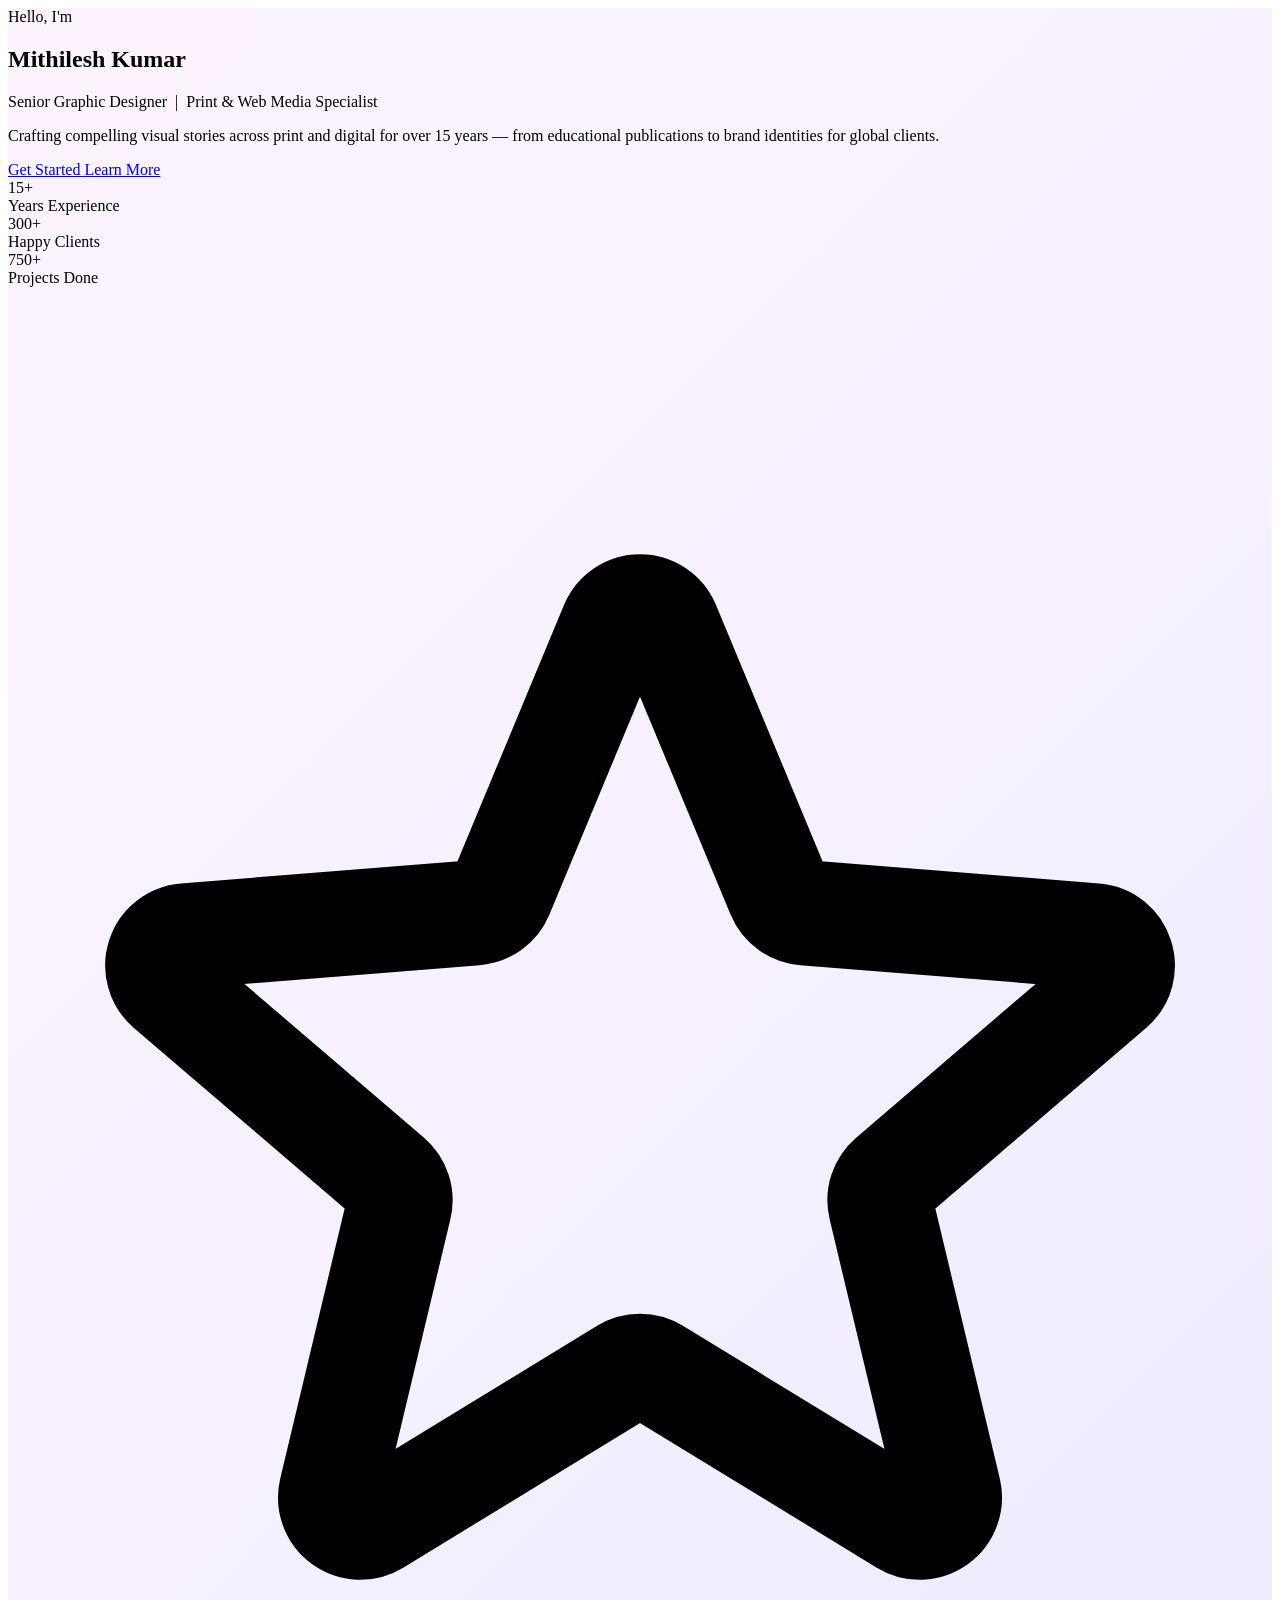
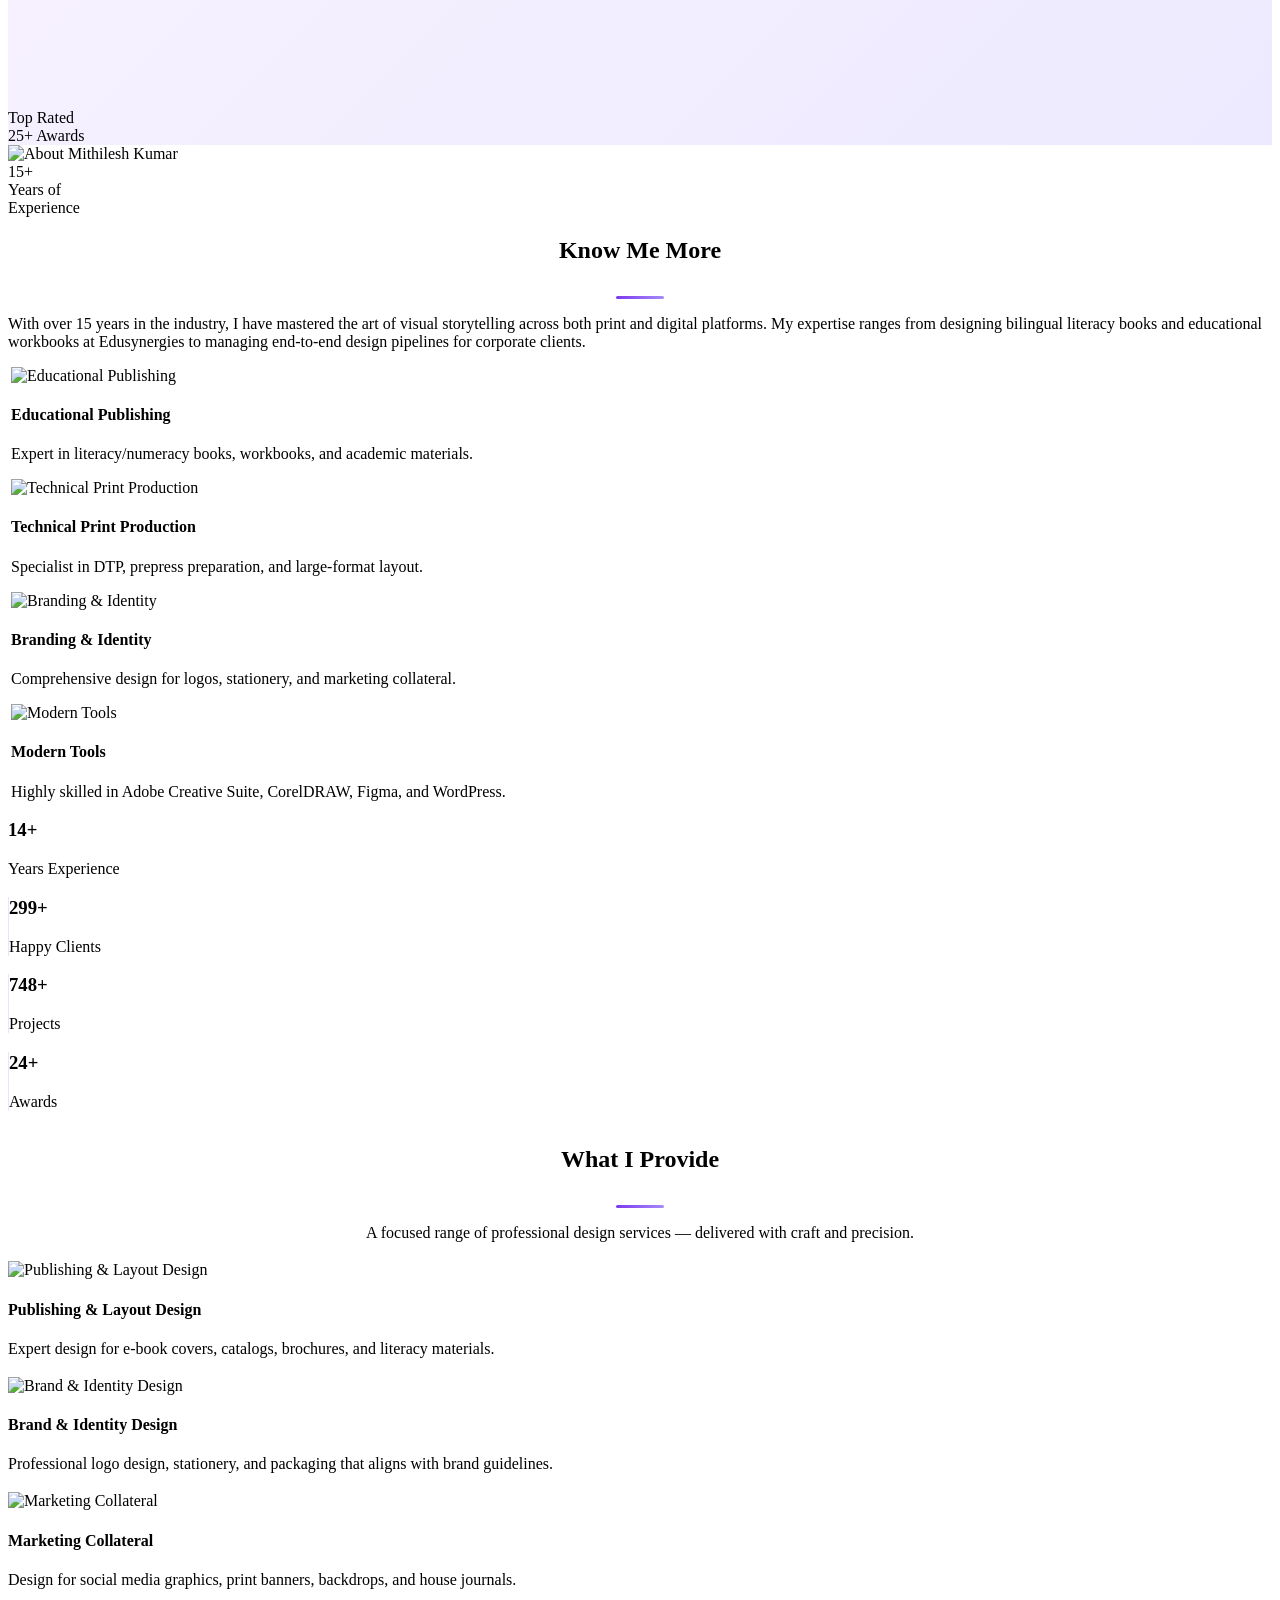
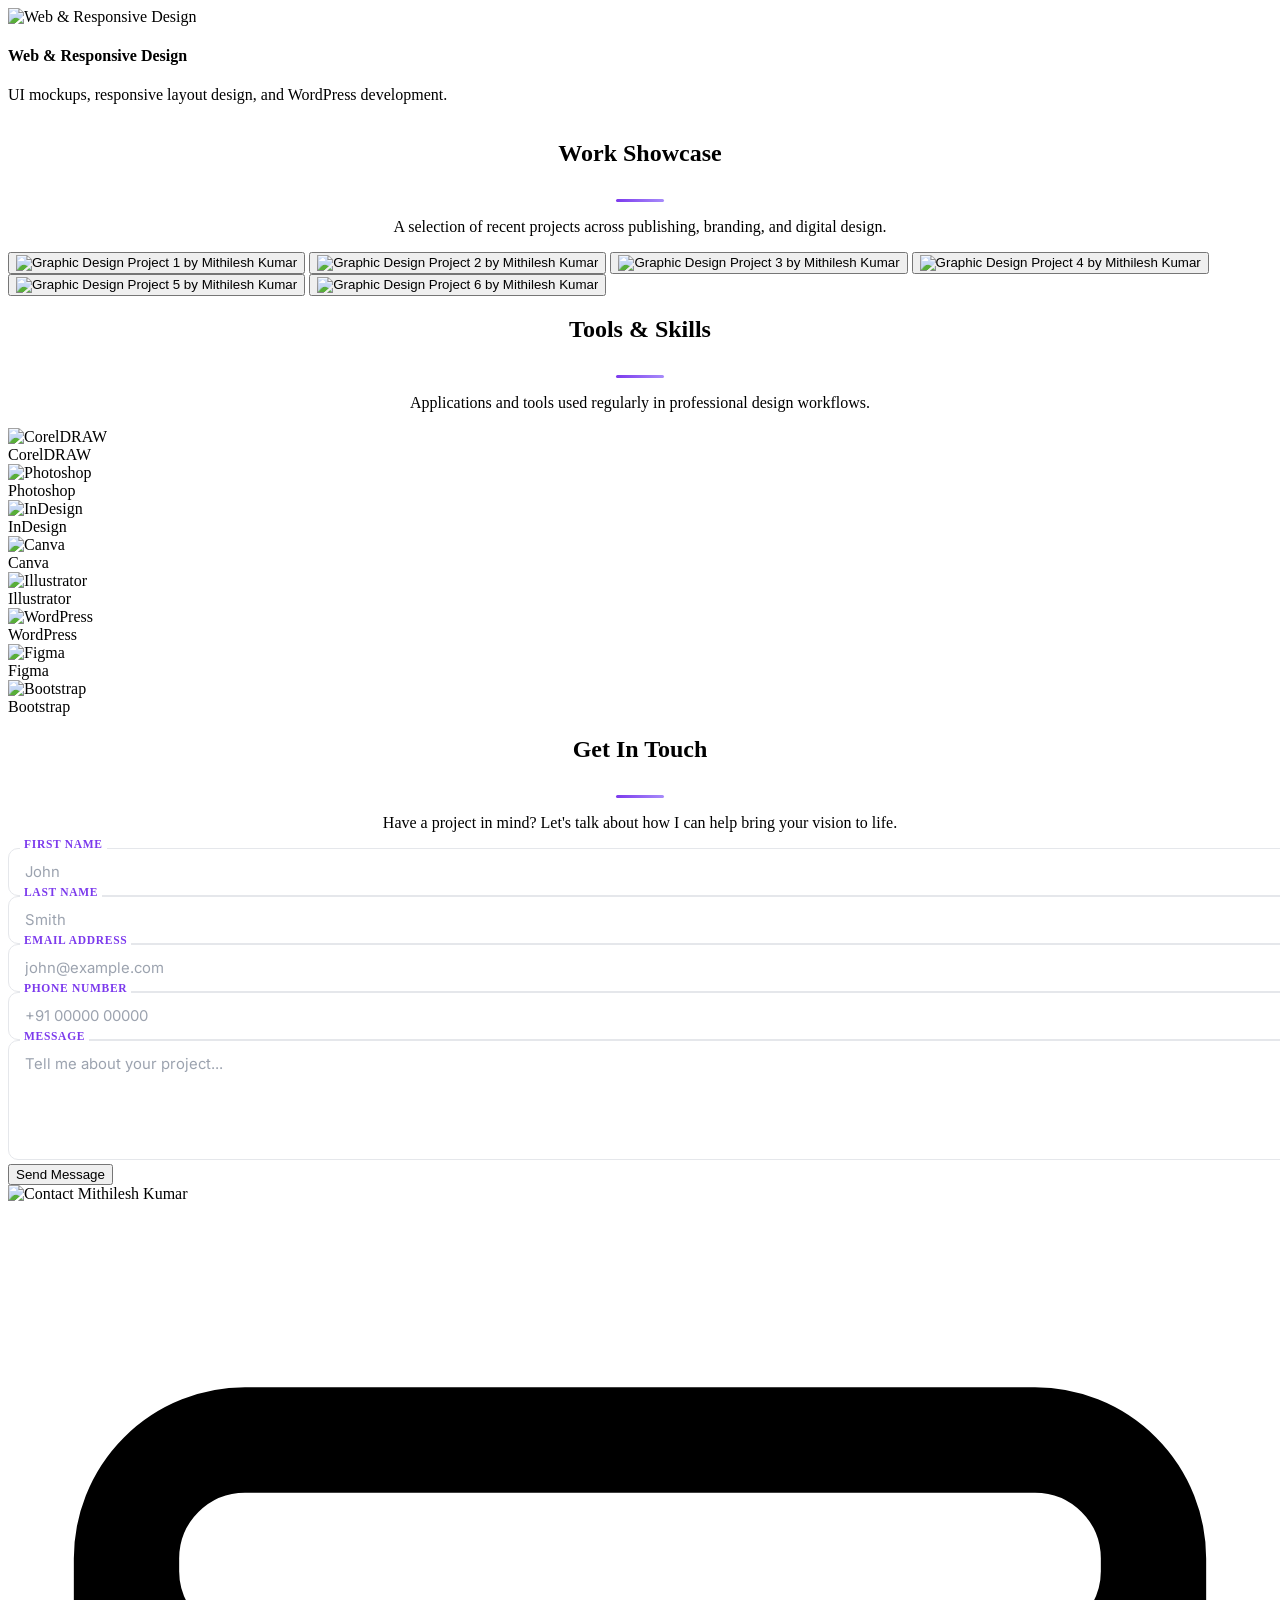
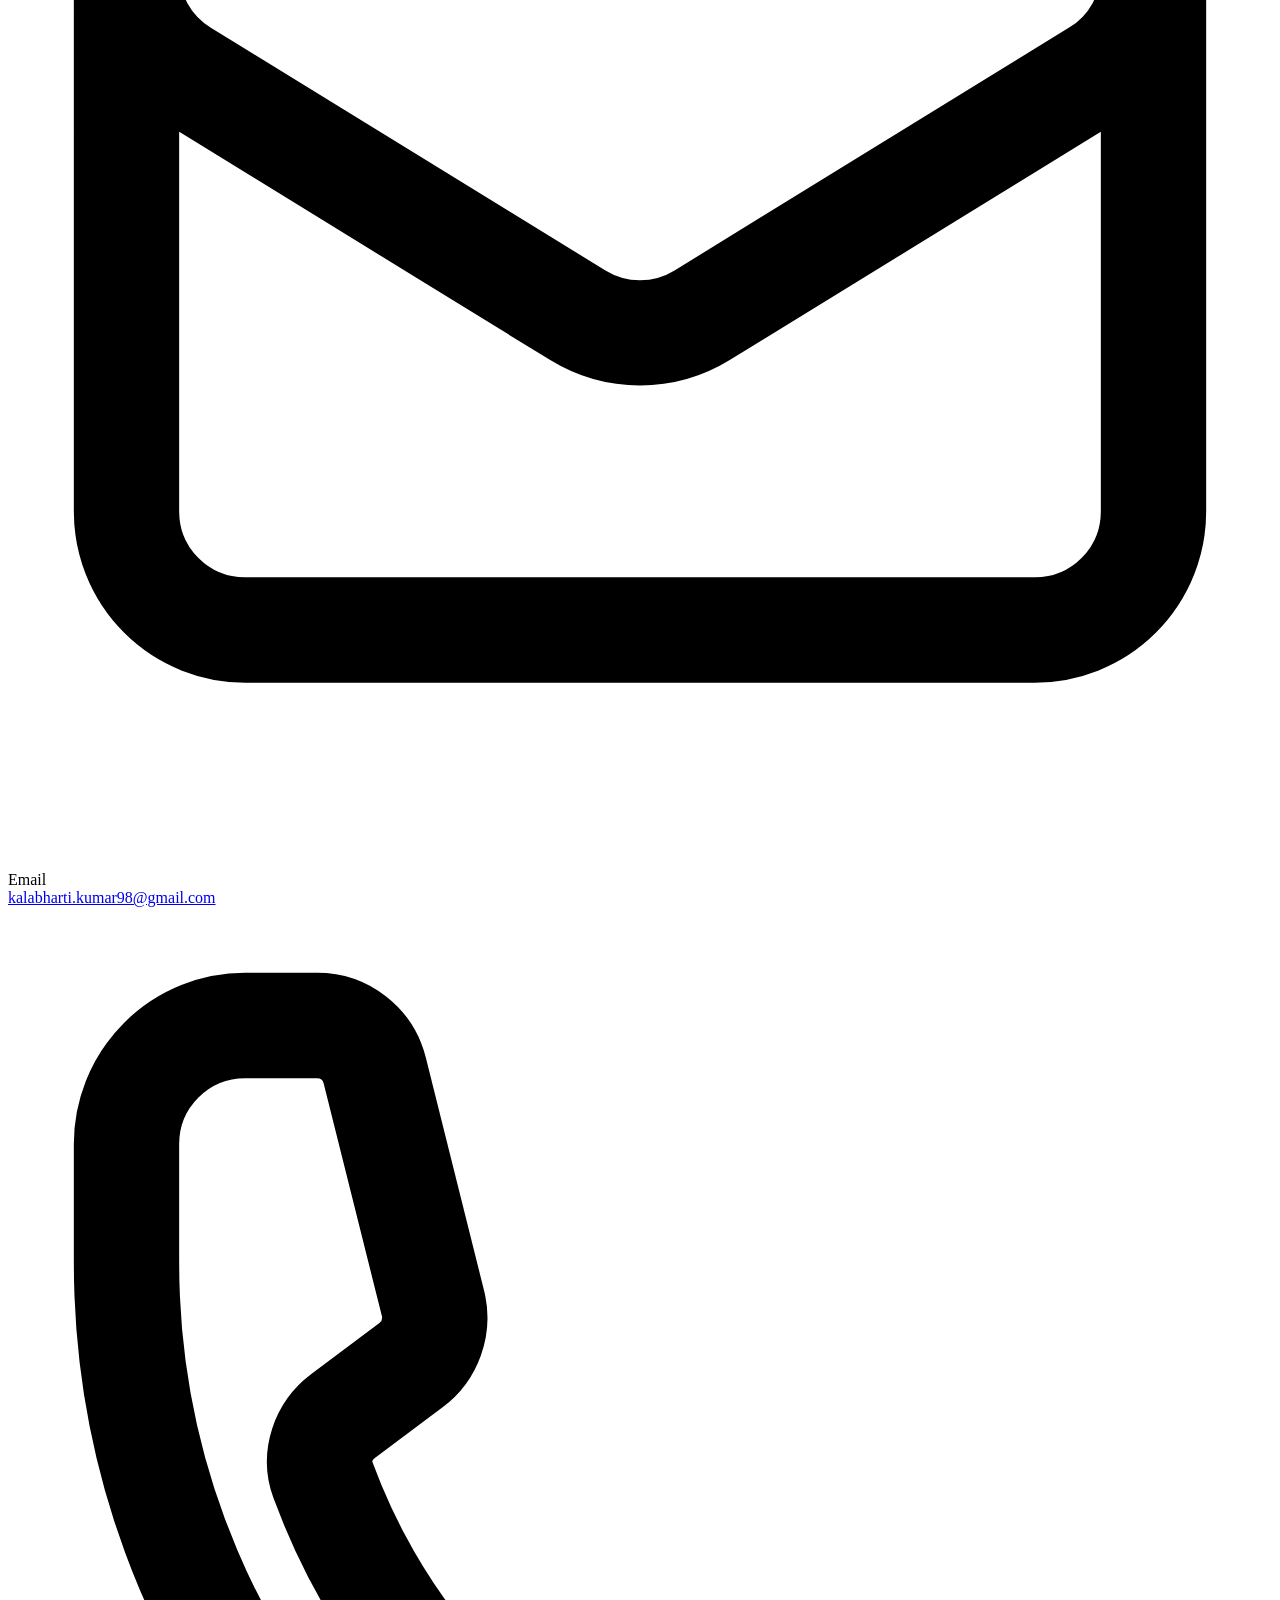
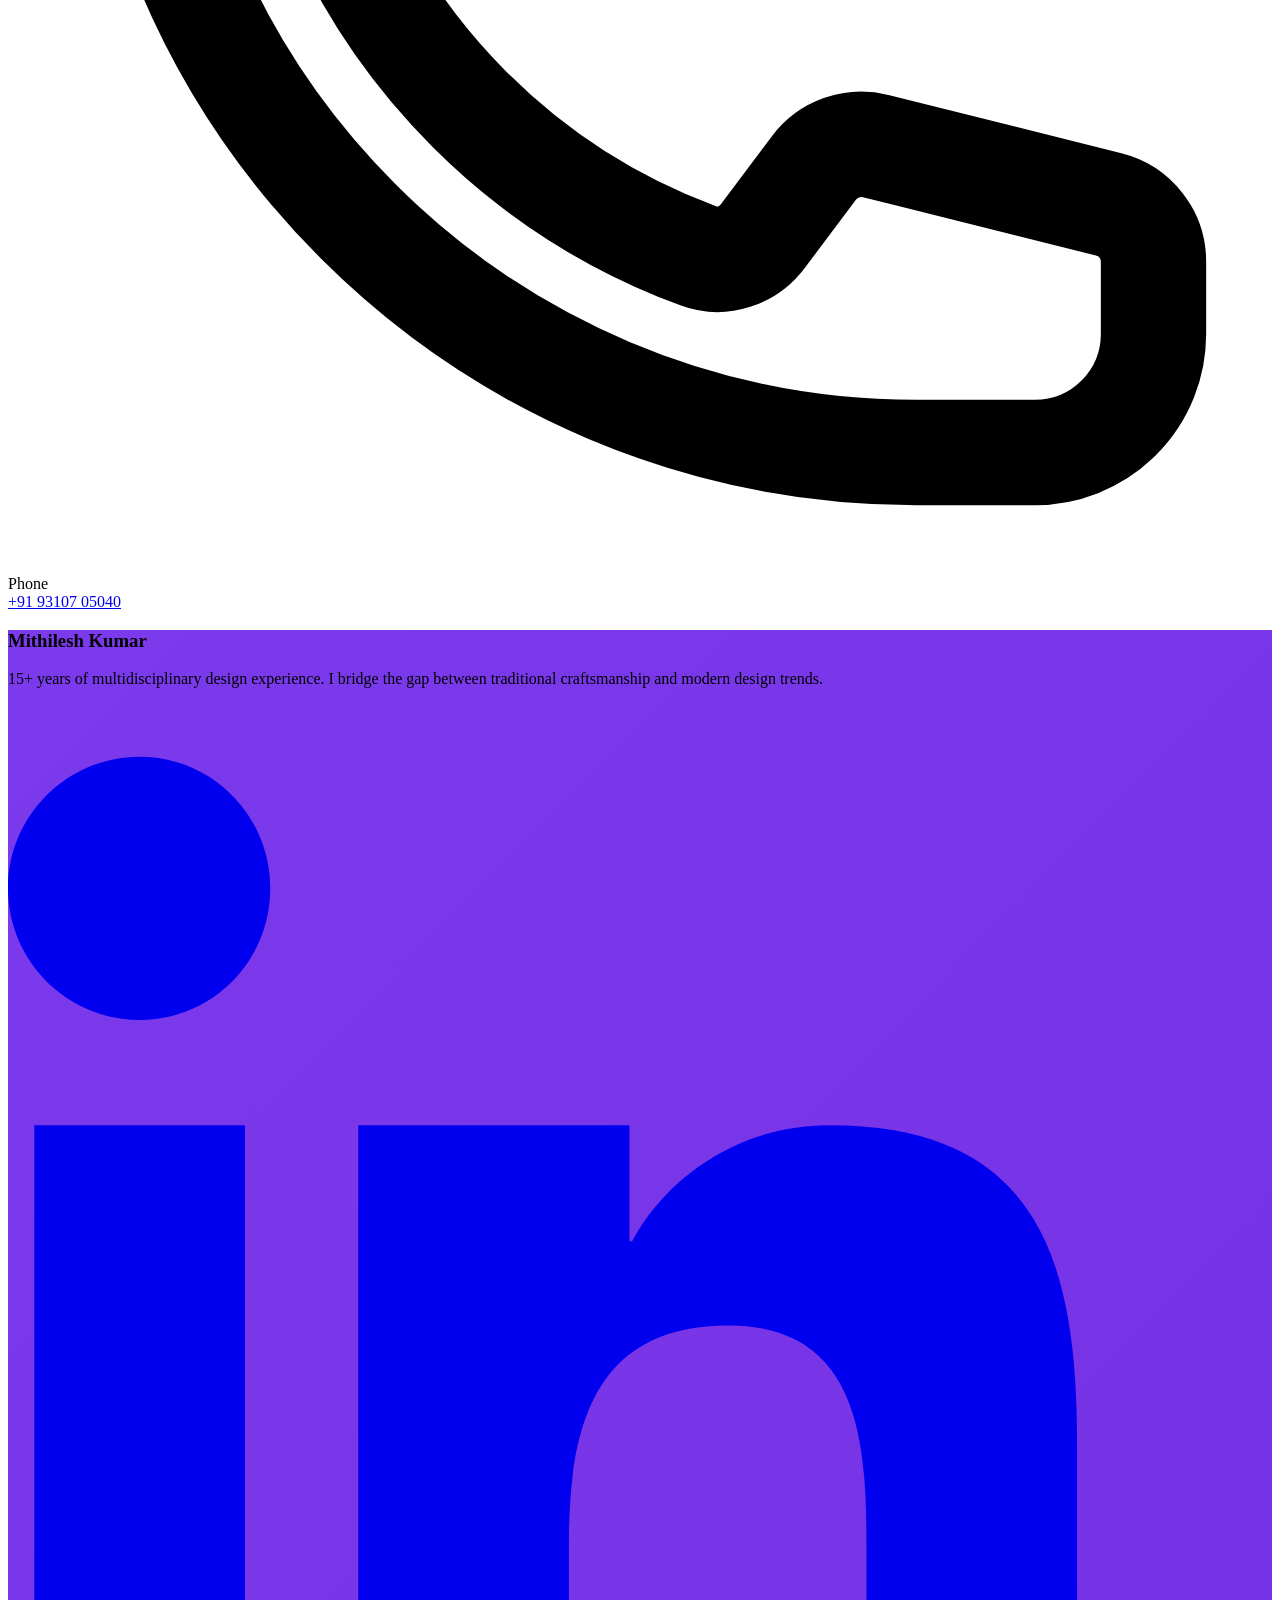
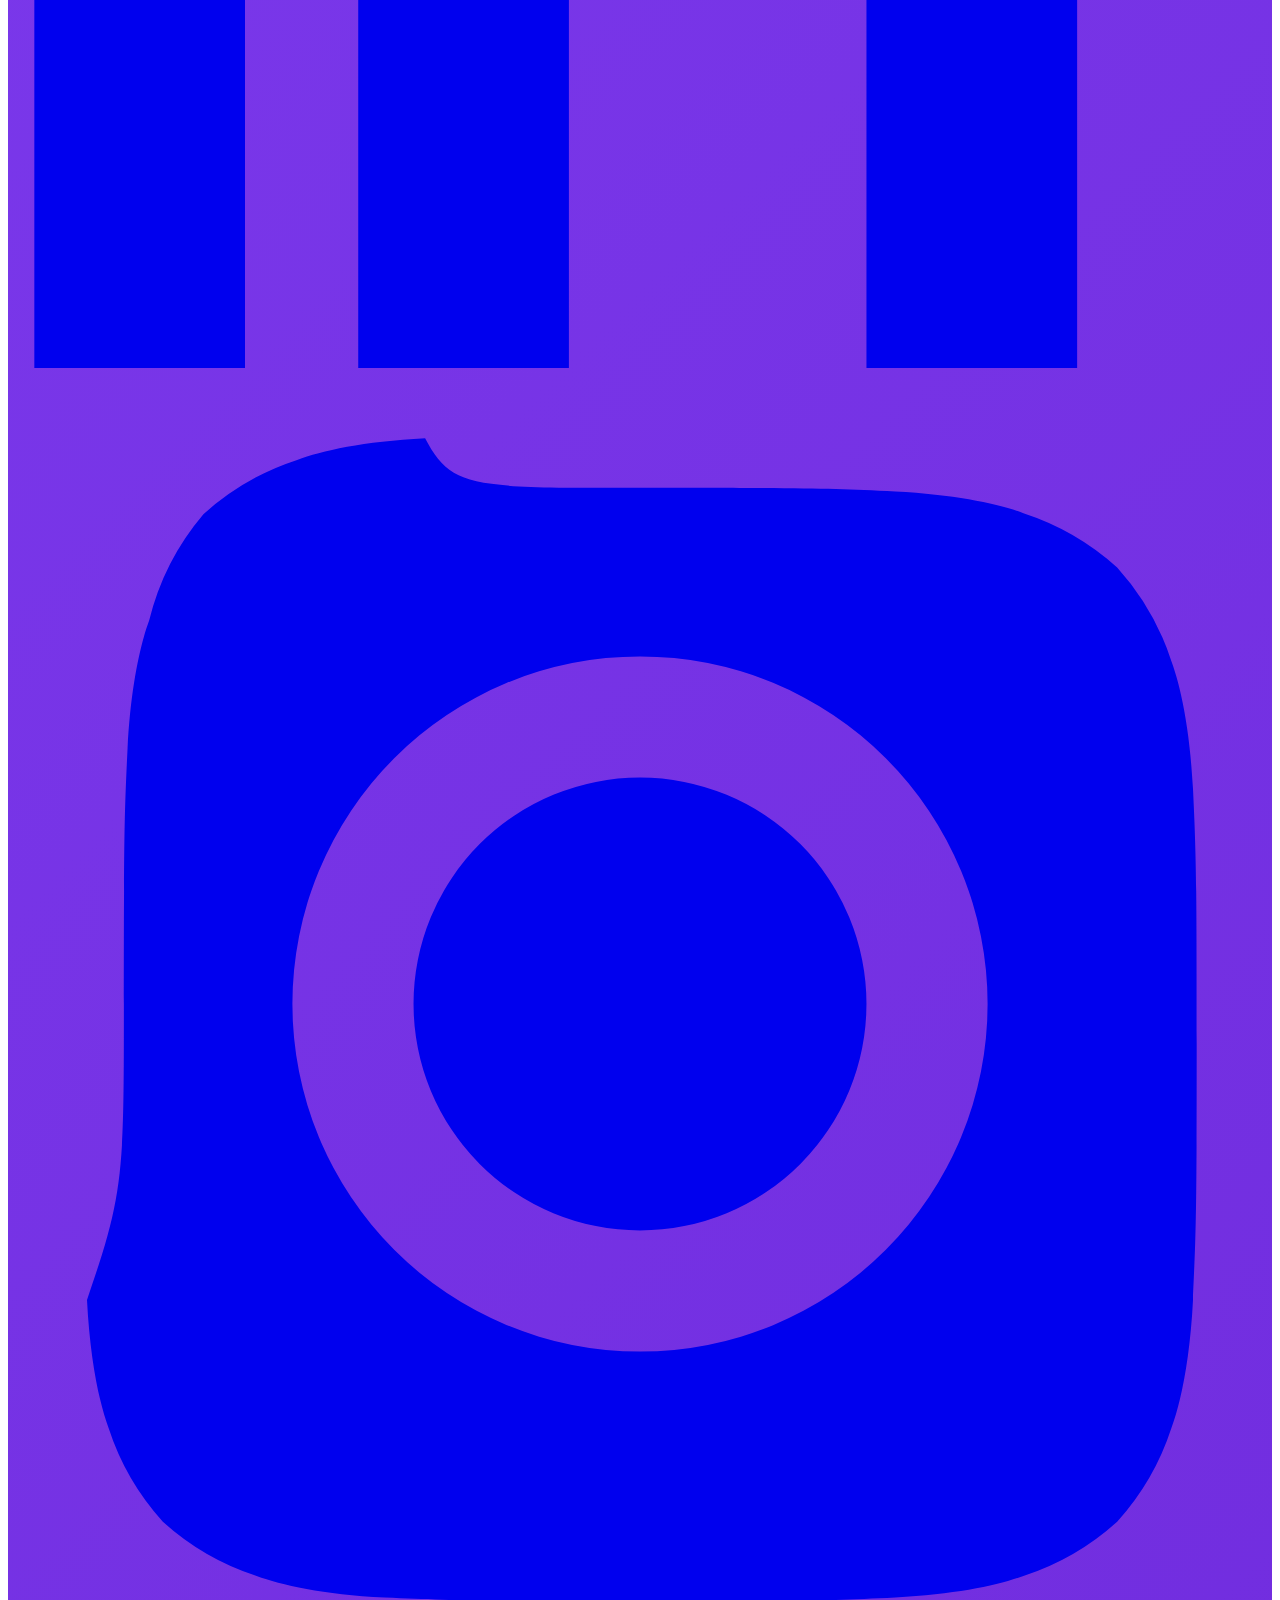
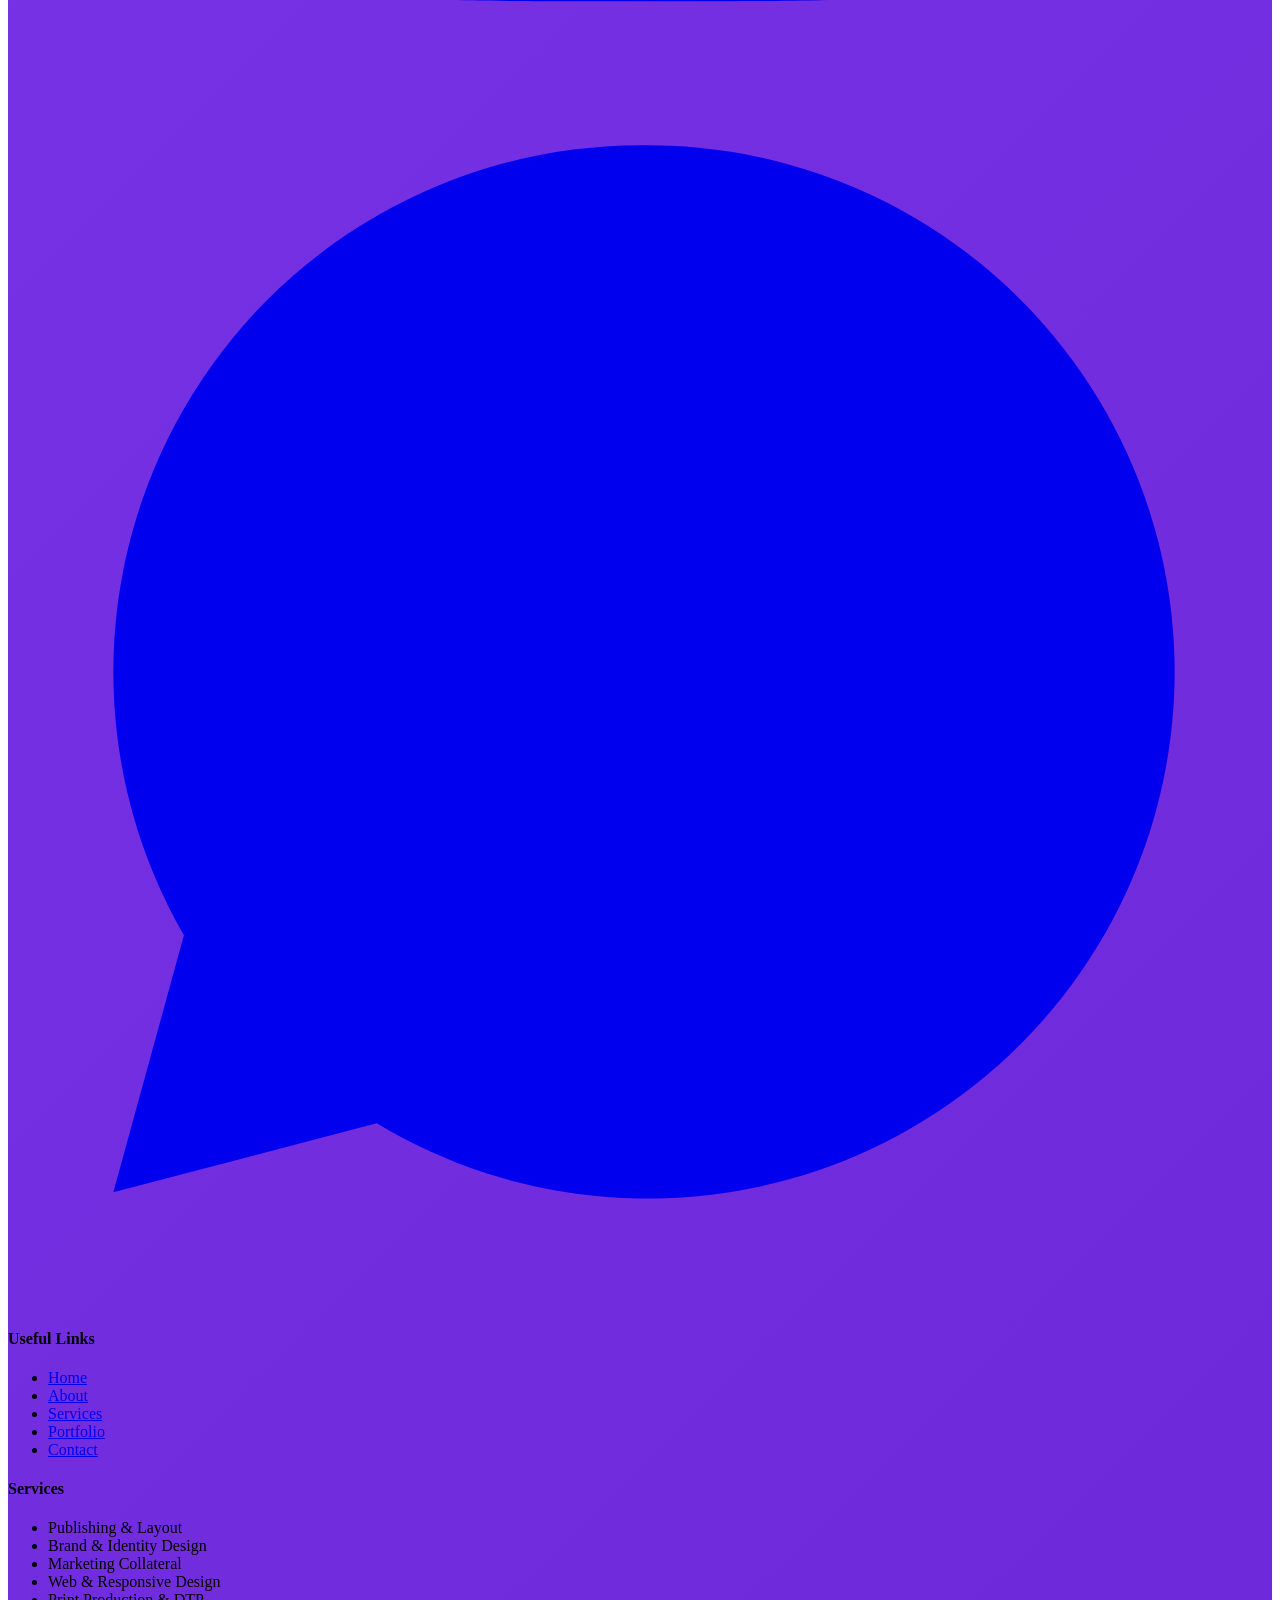
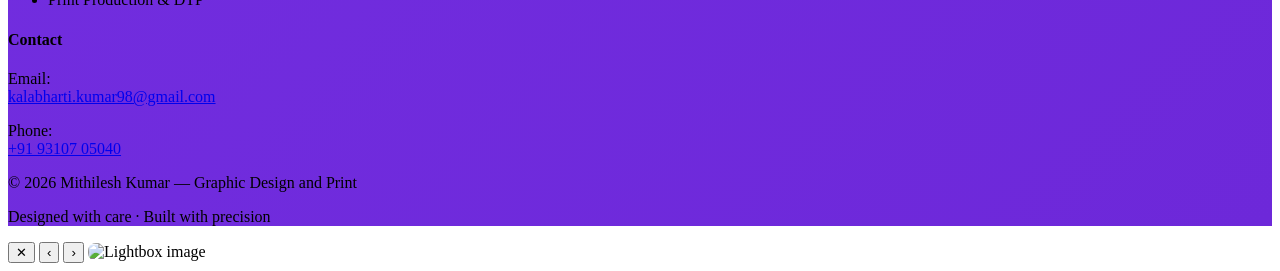
==== index_polished.html @ cb59ddea "Hamburger meny icon added to mobile nav bar and index_polished.html created with a new polished UI" ====
<!DOCTYPE html>
<html lang="en">
<head>
  <!-- BASIC META TAGS -->
  <meta charset="UTF-8" />
  <meta name="viewport" content="width=device-width, initial-scale=1.0" />

  <!-- TITLE & DESCRIPTION -->
  <title>Mithilesh Kumar | Senior Graphic Designer</title>

  <meta name="description" 
        content="Mithilesh Kumar is a senior graphic designer with 15+ years of experience in print and digital media, 
        branding, publishing, and responsive web design. Explore portfolio, services, and professional work.">

  <!-- Canonical URL -->
  <link rel="canonical" href="https://mkumarfolio.pages.dev/">

  <!-- FAVICONS -->
  <link rel="icon" href="/assets/icons/favicon.ico" />
  <link rel="icon" type="image/svg+xml" href="/assets/icons/favicon.svg" />
  <link rel="icon" type="image/png" sizes="32x32" href="/assets/icons/favicon-32x32.png" />
  <link rel="icon" type="image/png" sizes="16x16" href="/assets/icons/favicon-16x16.png" />
  <link rel="icon" type="image/png" sizes="96x96" href="/assets/icons/favicon-96x96.png" />
  <link rel="apple-touch-icon" sizes="180x180" href="/assets/icons/apple-touch-icon.png" />
  <link rel="manifest" href="/assets/icons/site.webmanifest" />
  
  <meta name="apple-mobile-web-app-capable" content="yes">
  <meta name="apple-mobile-web-app-status-bar-style" content="default">
  <meta name="apple-mobile-web-app-title" content="Mithilesh Kumar Portfolio">
  <meta name="theme-color" content="#7c3aed">

  <!-- Open Graph -->
  <meta property="og:title" content="Mithilesh Kumar | Senior Graphic Designer Portfolio">
  <meta property="og:description" content="Explore the professional portfolio of Mithilesh Kumar — 15+ years of experience in branding, publishing, and digital design.">
  <meta property="og:type" content="website">
  <meta property="og:url" content="https://mkumarfolio.pages.dev/">
  <meta property="og:image" content="https://mkumarfolio.pages.dev/assets/og/og-preview.webp">
  <meta property="og:site_name" content="Mithilesh Kumar Portfolio">

  <!-- Twitter Card -->
  <meta name="twitter:card" content="summary_large_image">
  <meta name="twitter:title" content="Mithilesh Kumar | Senior Graphic Designer Portfolio">
  <meta name="twitter:description" content="15+ years of experience in graphic design, branding, publishing, and digital media. View portfolio and services.">
  <meta name="twitter:image" content="https://mkumarfolio.pages.dev/assets/og/og-preview.webp">

  <script type="application/ld+json">
  {
    "@context": "https://schema.org",
    "@type": "Person",
    "name": "Mithilesh Kumar",
    "url": "https://mkumarfolio.pages.dev/",
    "image": "https://mkumarfolio.pages.dev/assets/images/profile.jpg",
    "jobTitle": "Senior Graphic Designer",
    "description": "Senior graphic designer with 15+ years of experience in branding, publishing, print production, and digital media design.",
    "sameAs": [
      "https://www.linkedin.com/in/kala-bharti-graphic-designing-services/",
      "https://www.instagram.com/kalabharti.kumar98/"
    ],
    "knowsAbout": ["Graphic Design","Brand Identity","Publishing Layout","Print Production","UI Design","Web Design","Adobe Photoshop","Adobe Illustrator","Figma","WordPress"],
    "hasOccupation": { "@type": "Occupation", "name": "Graphic Designer" },
    "mainEntityOfPage": { "@type": "WebPage", "@id": "https://mkumarfolio.pages.dev/" }
  }
  </script>

  <script src="https://cdn.tailwindcss.com"></script>

  <script>
    tailwind.config = {
      theme: {
        extend: {
          colors: {
            brand: '#7c3aed',
            soft:  '#fdf4ff'
          },
          fontFamily: {
            sans: ['Inter', 'system-ui', 'sans-serif']
          }
        }
      }
    }
  </script>

  <!-- Google Font: Inter -->
  <link rel="preconnect" href="https://fonts.googleapis.com">
  <link rel="preconnect" href="https://fonts.gstatic.com" crossorigin>
  <link href="https://fonts.googleapis.com/css2?family=Inter:wght@400;500;600;700;800&display=swap" rel="stylesheet">

  <style>
    html { scroll-behavior: smooth; }

    /* ── NAVBAR ANIMATION ── */
    #siteNavbar {
      transition: all 0.35s ease;
      overflow: hidden;
    }
    .navbar-hidden {
      max-height: 0;
      opacity: 0;
      padding-top: 0 !important;
      padding-bottom: 0 !important;
      box-shadow: none !important;
    }
    .navbar-visible {
      max-height: 200px;
      opacity: 1;
    }

    /* ── SCROLLSPY ── */
    .nav-link.active {
      color: #7c3aed;
      font-weight: 600;
      position: relative;
    }
    .nav-link.active::after {
      content: '';
      position: absolute;
      left: 50%;
      bottom: -6px;
      transform: translateX(-50%);
      width: 6px;
      height: 6px;
      background: #7c3aed;
      border-radius: 999px;
    }

    /* ── SCROLL REVEAL ── */
    .reveal {
      opacity: 0;
      transform: translateY(22px);
      transition: opacity 0.65s ease, transform 0.65s ease;
    }
    .reveal.active {
      opacity: 1;
      transform: translateY(0);
    }

    /* ── HAMBURGER ── */
    .hamburger-bar {
      width: 20px;
      height: 2px;
      background-color: #7c3aed;
      transition: all 0.3s ease;
      transform-origin: center;
    }
    #menuBtn:hover .hamburger-bar { background-color: #6d28d9; }
    .menu-open .hamburger-bar:nth-child(1) { transform: translateY(6px) rotate(45deg); }
    .menu-open .hamburger-bar:nth-child(2) { opacity: 0; }
    .menu-open .hamburger-bar:nth-child(3) { transform: translateY(-6px) rotate(-45deg); }

    /* ── HERO GRADIENT BG ── */
    #home {
      background: linear-gradient(135deg, #fdf4ff 0%, #f5f0ff 60%, #ede9fe 100%);
    }

    /* ── HERO FLOATING SHAPES ── */
    .hero-blob {
      position: absolute;
      border-radius: 9999px;
      filter: blur(60px);
      pointer-events: none;
      opacity: 0.35;
    }

    /* ── STATS COUNTER ── */
    .counter { transition: transform 0.3s ease; }
    .counter.animate { transform: scale(1.05); }

    /* ── PORTFOLIO HOVER TITLE ── */
    .port-overlay {
      position: absolute; inset: 0;
      background: linear-gradient(to top, rgba(124,58,237,0.82) 0%, rgba(124,58,237,0) 55%);
      opacity: 0;
      transition: opacity 0.35s ease;
      display: flex; align-items: flex-end;
      padding: 20px;
    }
    .port-btn:hover .port-overlay,
    .port-btn:focus .port-overlay { opacity: 1; }
    .port-overlay-text {
      color: white;
      font-weight: 600;
      font-size: 0.9rem;
      transform: translateY(6px);
      transition: transform 0.35s ease;
    }
    .port-btn:hover .port-overlay-text { transform: translateY(0); }

    /* ── ABOUT FEATURE CARD ── */
    .about-card {
      border-left: 3px solid transparent;
      transition: border-color 0.25s ease, box-shadow 0.25s ease;
    }
    .about-card:hover { border-left-color: #7c3aed; box-shadow: 0 4px 20px rgba(124,58,237,0.1); }

    /* ── SERVICE CARD ── */
    .svc-card {
      border-top: 3px solid transparent;
      transition: border-color 0.25s ease, box-shadow 0.25s ease, transform 0.25s ease;
    }
    .svc-card:hover {
      border-top-color: #7c3aed;
      box-shadow: 0 8px 32px rgba(124,58,237,0.12);
      transform: translateY(-3px);
    }

    /* ── TOOL ICON HOVER ── */
    .tool-icon {
      transition: transform 0.2s ease, box-shadow 0.2s ease;
    }
    .tool-icon:hover {
      transform: translateY(-4px) scale(1.06);
      box-shadow: 0 8px 24px rgba(124,58,237,0.2);
    }

    /* ── FORM INPUTS ── */
    .form-field {
      position: relative;
    }
    .form-field label {
      position: absolute;
      top: -10px; left: 12px;
      background: white;
      padding: 0 4px;
      font-size: 0.72rem;
      font-weight: 600;
      letter-spacing: 0.06em;
      text-transform: uppercase;
      color: #7c3aed;
      pointer-events: none;
    }
    .form-input {
      width: 100%;
      padding: 14px 16px;
      border: 1.5px solid #e5e7eb;
      border-radius: 10px;
      font-family: 'Inter', sans-serif;
      font-size: 0.93rem;
      color: #1f2937;
      outline: none;
      transition: border-color 0.2s ease, box-shadow 0.2s ease;
      background: white;
    }
    .form-input:focus {
      border-color: #7c3aed;
      box-shadow: 0 0 0 3px rgba(124,58,237,0.1);
    }
    .form-input::placeholder { color: #9ca3af; }

    /* ── STATS DIVIDERS ── */
    .stat-item + .stat-item {
      border-left: 1px solid rgba(124,58,237,0.15);
    }

    /* ── SECTION TITLE UNDERLINE ── */
    .section-title-wrap {
      display: flex; flex-direction: column; align-items: center;
    }
    .section-title-line {
      width: 48px; height: 3px;
      background: linear-gradient(90deg, #7c3aed, #a78bfa);
      border-radius: 999px;
      margin-top: 12px;
    }

    /* ── FOOTER ── */
    #site-footer {
      background: linear-gradient(135deg, #7c3aed 0%, #6d28d9 100%);
    }

    /* LIGHTBOX */
    #lightbox img {
      max-height: 85vh;
      max-width: 90vw;
      object-fit: contain;
      border-radius: 8px;
    }
  </style>
</head>
<body class="font-sans text-gray-800 antialiased">

  <!-- ─── STICKY NAVBAR ─── -->
  <header id="siteNavbar" class="sticky top-0 z-50 bg-white/95 backdrop-blur-md shadow-sm navbar-hidden">
    <div class="max-w-7xl mx-auto flex items-center justify-between px-6 py-4">
      <a href="#home" class="text-xl font-bold text-gray-900 hover:text-brand transition">
        Mithilesh Kumar
      </a>

      <!-- Desktop Nav -->
      <nav class="hidden md:flex gap-8 text-sm font-medium">
        <a href="#home"     class="hover:text-brand nav-link transition relative pb-1" data-section="home">Home</a>
        <a href="#about"    class="hover:text-brand nav-link transition relative pb-1" data-section="about">About</a>
        <a href="#services" class="hover:text-brand nav-link transition relative pb-1" data-section="services">Services</a>
        <a href="#work"     class="hover:text-brand nav-link transition relative pb-1" data-section="work">Portfolio</a>
        <a href="#contact"  class="hover:text-brand nav-link transition relative pb-1" data-section="contact">Contact</a>
      </nav>

      <!-- Desktop CTA -->
      <a href="#contact"
         class="hidden md:inline-flex items-center gap-2 bg-brand text-white text-sm font-semibold
                px-5 py-2.5 rounded-lg hover:bg-purple-700 transition shadow-sm hover:shadow-md">
        Hire Me
      </a>

      <!-- Mobile Hamburger -->
      <button id="menuBtn"
        class="md:hidden w-10 h-10 flex flex-col items-center justify-center gap-1.5
               rounded-lg bg-brand/10">
        <span class="hamburger-bar"></span>
        <span class="hamburger-bar"></span>
        <span class="hamburger-bar"></span>
      </button>
    </div>

    <!-- Mobile Menu Panel -->
    <div id="mobileMenu"
         class="fixed top-0 right-0 h-full w-3/4 max-w-xs bg-soft shadow-2xl
                translate-x-full transition-transform duration-300 md:hidden z-50">
      <div class="flex items-center justify-between px-6 py-4 bg-white border-b border-gray-100">
        <span class="font-bold text-gray-900">Menu</span>
        <button id="closeMenu"
          class="w-10 h-10 flex items-center justify-center rounded-lg bg-brand/10 text-brand font-bold">
          ✕
        </button>
      </div>
      <nav class="px-6 py-10 space-y-6 text-base font-medium">
        <a href="#home"     class="block text-gray-700 hover:text-brand transition">Home</a>
        <a href="#about"    class="block text-gray-700 hover:text-brand transition">About</a>
        <a href="#services" class="block text-gray-700 hover:text-brand transition">Services</a>
        <a href="#work"     class="block text-gray-700 hover:text-brand transition">Portfolio</a>
        <a href="#contact"  class="block text-gray-700 hover:text-brand transition">Contact</a>
        <a href="#contact"
           class="block mt-6 bg-brand text-white text-center px-5 py-3 rounded-lg font-semibold">
          Hire Me
        </a>
      </nav>
    </div>

    <!-- Mobile Backdrop -->
    <div id="menuBackdrop"
         class="fixed inset-0 bg-black/40 hidden md:hidden z-40"></div>
  </header>


  <!-- ─── HERO ─── -->
  <section id="home" class="relative overflow-hidden">

    <!-- Decorative blobs -->
    <div class="hero-blob w-96 h-96 bg-purple-300 -top-32 -right-20 absolute"></div>
    <div class="hero-blob w-64 h-64 bg-violet-200 bottom-0 left-10 absolute"></div>

    <div class="max-w-7xl mx-auto grid lg:grid-cols-2 gap-12 px-6 py-24 items-center relative z-10">

      <!-- Left: Text -->
      <div>
        <div class="inline-flex items-center gap-2 bg-brand/10 text-brand px-4 py-1.5 rounded-full
                    text-xs font-semibold tracking-widest uppercase mb-6 reveal">
          <span class="w-2 h-2 bg-brand rounded-full animate-pulse"></span>
          Hello, I'm
        </div>

        <h1 class="text-4xl lg:text-5xl xl:text-6xl font-extrabold text-gray-900 leading-tight reveal">
          Mithilesh Kumar
        </h1>

        <p class="mt-4 text-base text-brand font-semibold tracking-wide reveal">
          Senior Graphic Designer &nbsp;|&nbsp; Print &amp; Web Media Specialist
        </p>

        <p class="mt-5 text-gray-500 max-w-md leading-relaxed reveal">
          Crafting compelling visual stories across print and digital for over 15 years —
          from educational publications to brand identities for global clients.
        </p>

        <div class="mt-8 flex flex-wrap gap-4 reveal">
          <a href="#contact"
             class="bg-brand text-white px-7 py-3 rounded-lg font-semibold
                    hover:bg-purple-700 hover:-translate-y-0.5 transition duration-200 shadow-md hover:shadow-lg">
            Get Started
          </a>
          <a href="#about"
             class="border-2 border-brand text-brand px-7 py-3 rounded-lg font-semibold
                    hover:bg-brand hover:text-white transition duration-200">
            Learn More
          </a>
        </div>

        <!-- Mini stats in hero -->
        <div class="mt-12 flex gap-8 reveal">
          <div>
            <div class="text-2xl font-extrabold text-gray-900">15+</div>
            <div class="text-xs text-gray-500 mt-0.5">Years Experience</div>
          </div>
          <div class="border-l border-gray-200 pl-8">
            <div class="text-2xl font-extrabold text-gray-900">300+</div>
            <div class="text-xs text-gray-500 mt-0.5">Happy Clients</div>
          </div>
          <div class="border-l border-gray-200 pl-8">
            <div class="text-2xl font-extrabold text-gray-900">750+</div>
            <div class="text-xs text-gray-500 mt-0.5">Projects Done</div>
          </div>
        </div>
      </div>

      <!-- Right: Video / Image placeholder -->
      <div class="relative reveal">
        <div class="aspect-square bg-white rounded-3xl overflow-hidden relative
                    shadow-2xl shadow-purple-200/60 border border-purple-100">
          <video
            class="w-full h-full object-cover"
            autoplay muted loop playsinline preload="metadata"
            aria-label="Mithilesh Kumar graphic design showreel"
          >
            <source src="assets/images/hero/showreel.webm" type="video/webm">
            <source src="assets/images/hero/showreel.mp4"  type="video/mp4">
          </video>
          <!-- Fallback if video is empty 
          <div class="absolute inset-0 flex items-center justify-center bg-gradient-to-br from-purple-50 to-violet-100">
            <div class="text-center text-brand/50">
              <svg class="w-16 h-16 mx-auto mb-3" fill="none" stroke="currentColor" stroke-width="1.5" viewBox="0 0 24 24">
                <path stroke-linecap="round" stroke-linejoin="round" d="M15.75 10.5l4.72-4.72a.75.75 0 011.28.53v11.38a.75.75 0 01-1.28.53l-4.72-4.72M4.5 18.75h9a2.25 2.25 0 002.25-2.25v-9a2.25 2.25 0 00-2.25-2.25h-9A2.25 2.25 0 002.25 7.5v9A2.25 2.25 0 004.5 18.75z"/>
              </svg>
              <p class="text-sm font-medium">Showreel Placeholder</p>
            </div>
          </div> -->
        </div>

        <!-- Floating badge -->
        <div class="absolute -bottom-5 -left-5 bg-white rounded-2xl px-5 py-3 shadow-lg border border-gray-100 flex items-center gap-3">
          <div class="w-10 h-10 bg-brand/10 rounded-xl flex items-center justify-center">
            <svg class="w-5 h-5 text-brand" fill="none" stroke="currentColor" stroke-width="2" viewBox="0 0 24 24">
              <path stroke-linecap="round" stroke-linejoin="round" d="M11.48 3.499a.562.562 0 011.04 0l2.125 5.111a.563.563 0 00.475.345l5.518.442c.499.04.701.663.321.988l-4.204 3.602a.563.563 0 00-.182.557l1.285 5.385a.562.562 0 01-.84.61l-4.725-2.885a.563.563 0 00-.586 0L6.982 20.54a.562.562 0 01-.84-.61l1.285-5.386a.562.562 0 00-.182-.557l-4.204-3.602a.563.563 0 01.321-.988l5.518-.442a.563.563 0 00.475-.345L11.48 3.5z"/>
            </svg>
          </div>
          <div>
            <div class="text-xs text-gray-500 font-medium">Top Rated</div>
            <div class="text-sm font-bold text-gray-900">25+ Awards</div>
          </div>
        </div>
      </div>

    </div>
  </section>


  <!-- ─── ABOUT ─── -->
  <section id="about" class="py-24 bg-white">
    <div class="max-w-7xl mx-auto grid lg:grid-cols-2 gap-16 px-6 items-center">

      <!-- Photo -->
      <div class="relative reveal">
        <div class="aspect-square bg-gray-200 rounded-3xl overflow-hidden shadow-xl shadow-gray-200/60">
          <img
            src="assets/images/knowMore/about-image.webp"
            alt="About Mithilesh Kumar"
            class="w-full h-full object-cover"
            loading="lazy"
          >
        </div>
        <!-- Experience badge -->
        <div class="absolute -bottom-6 -right-6 bg-brand text-white rounded-2xl px-6 py-4 shadow-lg text-center">
          <div class="text-3xl font-extrabold leading-none">15+</div>
          <div class="text-xs font-semibold mt-1 text-purple-200 tracking-wide">Years of<br>Experience</div>
        </div>
      </div>

      <!-- Text -->
      <div>
        <div class="section-title-wrap items-start">
          <h2 class="text-3xl font-bold reveal">Know Me More</h2>
          <div class="section-title-line reveal" style="margin-left:0;"></div>
        </div>

        <p class="mt-6 text-gray-600 leading-relaxed reveal">
          With over 15 years in the industry, I have mastered the art of visual storytelling
          across both print and digital platforms. My expertise ranges from designing bilingual
          literacy books and educational workbooks at Edusynergies to managing end-to-end design
          pipelines for corporate clients.
        </p>

        <div class="mt-8 space-y-4">

          <div class="about-card bg-white border border-gray-100 shadow-sm rounded-xl p-5 flex gap-4 reveal">
            <div class="w-11 h-11 bg-brand/10 rounded-xl overflow-hidden flex items-center justify-center shrink-0">
              <img src="assets/images/knowMore/Bullet-Point-Placeholder.webp"
                   alt="Educational Publishing" class="w-6 h-6 object-contain" loading="lazy">
            </div>
            <div>
              <h4 class="font-semibold text-gray-900">Educational Publishing</h4>
              <p class="mt-1 text-gray-500 text-sm leading-relaxed">
                Expert in literacy/numeracy books, workbooks, and academic materials.
              </p>
            </div>
          </div>

          <div class="about-card bg-white border border-gray-100 shadow-sm rounded-xl p-5 flex gap-4 reveal">
            <div class="w-11 h-11 bg-brand/10 rounded-xl overflow-hidden flex items-center justify-center shrink-0">
              <img src="assets/images/knowMore/Bullet-Point-Placeholder.webp"
                   alt="Technical Print Production" class="w-6 h-6 object-contain" loading="lazy">
            </div>
            <div>
              <h4 class="font-semibold text-gray-900">Technical Print Production</h4>
              <p class="mt-1 text-gray-500 text-sm leading-relaxed">
                Specialist in DTP, prepress preparation, and large-format layout.
              </p>
            </div>
          </div>

          <div class="about-card bg-white border border-gray-100 shadow-sm rounded-xl p-5 flex gap-4 reveal">
            <div class="w-11 h-11 bg-brand/10 rounded-xl overflow-hidden flex items-center justify-center shrink-0">
              <img src="assets/images/knowMore/Bullet-Point-Placeholder.webp"
                   alt="Branding & Identity" class="w-6 h-6 object-contain" loading="lazy">
            </div>
            <div>
              <h4 class="font-semibold text-gray-900">Branding &amp; Identity</h4>
              <p class="mt-1 text-gray-500 text-sm leading-relaxed">
                Comprehensive design for logos, stationery, and marketing collateral.
              </p>
            </div>
          </div>

          <div class="about-card bg-white border border-gray-100 shadow-sm rounded-xl p-5 flex gap-4 reveal">
            <div class="w-11 h-11 bg-brand/10 rounded-xl overflow-hidden flex items-center justify-center shrink-0">
              <img src="assets/images/knowMore/Bullet-Point-Placeholder.webp"
                   alt="Modern Tools" class="w-6 h-6 object-contain" loading="lazy">
            </div>
            <div>
              <h4 class="font-semibold text-gray-900">Modern Tools</h4>
              <p class="mt-1 text-gray-500 text-sm leading-relaxed">
                Highly skilled in Adobe Creative Suite, CorelDRAW, Figma, and WordPress.
              </p>
            </div>
          </div>

        </div>
      </div>
    </div>


    <!-- ── STATS STRIP ── -->
    <div class="mt-24 bg-soft" id="statsSection">
      <div class="max-w-7xl mx-auto px-6 py-14">
        <div class="grid grid-cols-2 md:grid-cols-4 gap-0 reveal">

          <div class="stat-item text-center px-6 py-4">
            <h3 class="text-4xl font-extrabold text-brand counter" data-target="15">0+</h3>
            <p class="mt-2 text-sm text-gray-500 font-medium">Years Experience</p>
          </div>

          <div class="stat-item text-center px-6 py-4">
            <h3 class="text-4xl font-extrabold text-brand counter" data-target="300">0+</h3>
            <p class="mt-2 text-sm text-gray-500 font-medium">Happy Clients</p>
          </div>

          <div class="stat-item text-center px-6 py-4">
            <h3 class="text-4xl font-extrabold text-brand counter" data-target="750">0+</h3>
            <p class="mt-2 text-sm text-gray-500 font-medium">Projects</p>
          </div>

          <div class="stat-item text-center px-6 py-4">
            <h3 class="text-4xl font-extrabold text-brand counter" data-target="25">0+</h3>
            <p class="mt-2 text-sm text-gray-500 font-medium">Awards</p>
          </div>

        </div>
      </div>
    </div>
  </section>


  <!-- ─── SERVICES ─── -->
  <section id="services" class="py-24 bg-white">
    <div class="max-w-7xl mx-auto px-6">

      <div class="section-title-wrap reveal">
        <h2 class="text-3xl font-bold">What I Provide</h2>
        <div class="section-title-line"></div>
        <p class="mt-4 text-gray-500 text-center max-w-lg">
          A focused range of professional design services — delivered with craft and precision.
        </p>
      </div>

      <div class="mt-14 grid md:grid-cols-2 gap-7">

        <div class="svc-card bg-white border border-gray-100 shadow-sm rounded-2xl p-7 flex gap-5 reveal">
          <div class="w-14 h-14 bg-brand/10 rounded-xl overflow-hidden flex items-center justify-center shrink-0">
            <img src="assets/images/services/Services-Point-Placeholder.webp"
                 alt="Publishing & Layout Design" class="w-8 h-8 object-contain" loading="lazy">
          </div>
          <div>
            <h4 class="font-bold text-gray-900 text-lg">Publishing &amp; Layout Design</h4>
            <p class="mt-2 text-sm text-gray-500 leading-relaxed">
              Expert design for e-book covers, catalogs, brochures, and literacy materials.
            </p>
          </div>
        </div>

        <div class="svc-card bg-white border border-gray-100 shadow-sm rounded-2xl p-7 flex gap-5 reveal">
          <div class="w-14 h-14 bg-brand/10 rounded-xl overflow-hidden flex items-center justify-center shrink-0">
            <img src="assets/images/services/Services-Point-Placeholder.webp"
                 alt="Brand & Identity Design" class="w-8 h-8 object-contain" loading="lazy">
          </div>
          <div>
            <h4 class="font-bold text-gray-900 text-lg">Brand &amp; Identity Design</h4>
            <p class="mt-2 text-sm text-gray-500 leading-relaxed">
              Professional logo design, stationery, and packaging that aligns with brand guidelines.
            </p>
          </div>
        </div>

        <div class="svc-card bg-white border border-gray-100 shadow-sm rounded-2xl p-7 flex gap-5 reveal">
          <div class="w-14 h-14 bg-brand/10 rounded-xl overflow-hidden flex items-center justify-center shrink-0">
            <img src="assets/images/services/Services-Point-Placeholder.webp"
                 alt="Marketing Collateral" class="w-8 h-8 object-contain" loading="lazy">
          </div>
          <div>
            <h4 class="font-bold text-gray-900 text-lg">Marketing Collateral</h4>
            <p class="mt-2 text-sm text-gray-500 leading-relaxed">
              Design for social media graphics, print banners, backdrops, and house journals.
            </p>
          </div>
        </div>

        <div class="svc-card bg-white border border-gray-100 shadow-sm rounded-2xl p-7 flex gap-5 reveal">
          <div class="w-14 h-14 bg-brand/10 rounded-xl overflow-hidden flex items-center justify-center shrink-0">
            <img src="assets/images/services/Services-Point-Placeholder.webp"
                 alt="Web & Responsive Design" class="w-8 h-8 object-contain" loading="lazy">
          </div>
          <div>
            <h4 class="font-bold text-gray-900 text-lg">Web &amp; Responsive Design</h4>
            <p class="mt-2 text-sm text-gray-500 leading-relaxed">
              UI mockups, responsive layout design, and WordPress development.
            </p>
          </div>
        </div>

      </div>
    </div>
  </section>


  <!-- ─── PORTFOLIO ─── -->
  <section id="work" class="py-24 bg-soft">
    <div class="max-w-7xl mx-auto px-6">

      <div class="section-title-wrap reveal">
        <h2 class="text-3xl font-bold">Work Showcase</h2>
        <div class="section-title-line"></div>
        <p class="mt-4 text-gray-500 text-center max-w-lg">
          A selection of recent projects across publishing, branding, and digital design.
        </p>
      </div>

      <div class="mt-14 grid grid-cols-2 md:grid-cols-3 gap-5">

        <button class="port-btn group aspect-square rounded-2xl overflow-hidden relative focus:outline-none reveal shadow-sm hover:shadow-xl transition-shadow duration-300"
          data-index="0" data-title="Project 1" data-description="Short description">
          <img src="assets/images/work/project-1.webp"
               alt="Graphic Design Project 1 by Mithilesh Kumar"
               class="w-full h-full object-cover transition-transform duration-500 group-hover:scale-105" loading="lazy">
          <div class="port-overlay">
            <span class="port-overlay-text">View Project →</span>
          </div>
        </button>

        <button class="port-btn group aspect-square rounded-2xl overflow-hidden relative focus:outline-none reveal shadow-sm hover:shadow-xl transition-shadow duration-300"
          data-index="1" data-title="Project 2" data-description="Short description">
          <img src="assets/images/work/project-2.webp"
               alt="Graphic Design Project 2 by Mithilesh Kumar"
               class="w-full h-full object-cover transition-transform duration-500 group-hover:scale-105" loading="lazy">
          <div class="port-overlay">
            <span class="port-overlay-text">View Project →</span>
          </div>
        </button>

        <button class="port-btn group aspect-square rounded-2xl overflow-hidden relative focus:outline-none reveal shadow-sm hover:shadow-xl transition-shadow duration-300"
          data-index="2" data-title="Project 3" data-description="Short description">
          <img src="assets/images/work/project-3.webp"
               alt="Graphic Design Project 3 by Mithilesh Kumar"
               class="w-full h-full object-cover transition-transform duration-500 group-hover:scale-105" loading="lazy">
          <div class="port-overlay">
            <span class="port-overlay-text">View Project →</span>
          </div>
        </button>

        <button class="port-btn group aspect-square rounded-2xl overflow-hidden relative focus:outline-none reveal shadow-sm hover:shadow-xl transition-shadow duration-300"
          data-index="3" data-title="Project 4" data-description="Short description">
          <img src="assets/images/work/project-4.webp"
               alt="Graphic Design Project 4 by Mithilesh Kumar"
               class="w-full h-full object-cover transition-transform duration-500 group-hover:scale-105" loading="lazy">
          <div class="port-overlay">
            <span class="port-overlay-text">View Project →</span>
          </div>
        </button>

        <button class="port-btn group aspect-square rounded-2xl overflow-hidden relative focus:outline-none reveal shadow-sm hover:shadow-xl transition-shadow duration-300"
          data-index="4" data-title="Project 5" data-description="Short description">
          <img src="assets/images/work/project-5.webp"
               alt="Graphic Design Project 5 by Mithilesh Kumar"
               class="w-full h-full object-cover transition-transform duration-500 group-hover:scale-105" loading="lazy">
          <div class="port-overlay">
            <span class="port-overlay-text">View Project →</span>
          </div>
        </button>

        <button class="port-btn group aspect-square rounded-2xl overflow-hidden relative focus:outline-none reveal shadow-sm hover:shadow-xl transition-shadow duration-300"
          data-index="5" data-title="Project 6" data-description="Short description">
          <img src="assets/images/work/project-6.webp"
               alt="Graphic Design Project 6 by Mithilesh Kumar"
               class="w-full h-full object-cover transition-transform duration-500 group-hover:scale-105" loading="lazy">
          <div class="port-overlay">
            <span class="port-overlay-text">View Project →</span>
          </div>
        </button>

      </div>
    </div>
  </section>


  <!-- ─── TOOLS & SKILLS ─── -->
  <section id="skills" class="py-24 bg-white">
    <div class="max-w-7xl mx-auto px-6">

      <div class="section-title-wrap reveal">
        <h2 class="text-3xl font-bold">Tools &amp; Skills</h2>
        <div class="section-title-line"></div>
        <p class="mt-4 text-gray-500 text-center max-w-lg">
          Applications and tools used regularly in professional design workflows.
        </p>
      </div>

      <div class="mt-14 grid grid-cols-2 sm:grid-cols-4 gap-8">

        <div class="flex flex-col items-center gap-3 reveal">
          <div class="tool-icon w-18 h-18 w-20 h-20 bg-gray-50 border border-gray-100 rounded-2xl
                      flex items-center justify-center p-3 shadow-sm">
            <img src="assets/images/logos/CorelDraw.webp" alt="CorelDRAW"
                 class="w-full h-full object-contain" loading="lazy">
          </div>
          <span class="font-semibold text-sm text-gray-700">CorelDRAW</span>
        </div>

        <div class="flex flex-col items-center gap-3 reveal">
          <div class="tool-icon w-20 h-20 bg-gray-50 border border-gray-100 rounded-2xl
                      flex items-center justify-center p-3 shadow-sm">
            <img src="assets/images/logos/Photoshop.webp" alt="Photoshop"
                 class="w-full h-full object-contain" loading="lazy">
          </div>
          <span class="font-semibold text-sm text-gray-700">Photoshop</span>
        </div>

        <div class="flex flex-col items-center gap-3 reveal">
          <div class="tool-icon w-20 h-20 bg-gray-50 border border-gray-100 rounded-2xl
                      flex items-center justify-center p-3 shadow-sm">
            <img src="assets/images/logos/InDesign.webp" alt="InDesign"
                 class="w-full h-full object-contain" loading="lazy">
          </div>
          <span class="font-semibold text-sm text-gray-700">InDesign</span>
        </div>

        <div class="flex flex-col items-center gap-3 reveal">
          <div class="tool-icon w-20 h-20 bg-gray-50 border border-gray-100 rounded-2xl
                      flex items-center justify-center p-3 shadow-sm">
            <img src="assets/images/logos/Canva.webp" alt="Canva"
                 class="w-full h-full object-contain" loading="lazy">
          </div>
          <span class="font-semibold text-sm text-gray-700">Canva</span>
        </div>

        <div class="flex flex-col items-center gap-3 reveal">
          <div class="tool-icon w-20 h-20 bg-gray-50 border border-gray-100 rounded-2xl
                      flex items-center justify-center p-3 shadow-sm">
            <img src="assets/images/logos/Illustrator.webp" alt="Illustrator"
                 class="w-full h-full object-contain" loading="lazy">
          </div>
          <span class="font-semibold text-sm text-gray-700">Illustrator</span>
        </div>

        <div class="flex flex-col items-center gap-3 reveal">
          <div class="tool-icon w-20 h-20 bg-gray-50 border border-gray-100 rounded-2xl
                      flex items-center justify-center p-3 shadow-sm">
            <img src="assets/images/logos/WordPress.webp" alt="WordPress"
                 class="w-full h-full object-contain" loading="lazy">
          </div>
          <span class="font-semibold text-sm text-gray-700">WordPress</span>
        </div>

        <div class="flex flex-col items-center gap-3 reveal">
          <div class="tool-icon w-20 h-20 bg-gray-50 border border-gray-100 rounded-2xl
                      flex items-center justify-center p-3 shadow-sm">
            <img src="assets/images/logos/Figma.webp" alt="Figma"
                 class="w-full h-full object-contain" loading="lazy">
          </div>
          <span class="font-semibold text-sm text-gray-700">Figma</span>
        </div>

        <div class="flex flex-col items-center gap-3 reveal">
          <div class="tool-icon w-20 h-20 bg-gray-50 border border-gray-100 rounded-2xl
                      flex items-center justify-center p-3 shadow-sm">
            <img src="assets/images/logos/Bootstrap.webp" alt="Bootstrap"
                 class="w-full h-full object-contain" loading="lazy">
          </div>
          <span class="font-semibold text-sm text-gray-700">Bootstrap</span>
        </div>

      </div>
    </div>
  </section>


  <!-- ─── CONTACT ─── -->
  <section id="contact" class="py-24 bg-soft">
    <div class="max-w-7xl mx-auto px-6">

      <div class="section-title-wrap reveal">
        <h2 class="text-3xl font-bold">Get In Touch</h2>
        <div class="section-title-line"></div>
        <p class="mt-4 text-gray-500 text-center max-w-lg">
          Have a project in mind? Let's talk about how I can help bring your vision to life.
        </p>
      </div>

      <div class="mt-14 grid lg:grid-cols-2 gap-14 items-center">

        <!-- Form -->
        <form class="space-y-6 reveal" onsubmit="return false;">

          <div class="grid sm:grid-cols-2 gap-5">
            <div class="form-field mt-3">
              <label>First Name</label>
              <input class="form-input" type="text" placeholder="John" />
            </div>
            <div class="form-field mt-3">
              <label>Last Name</label>
              <input class="form-input" type="text" placeholder="Smith" />
            </div>
          </div>

          <div class="form-field mt-3">
            <label>Email Address</label>
            <input class="form-input" type="email" placeholder="john@example.com" />
          </div>

          <div class="form-field mt-3">
            <label>Phone Number</label>
            <input class="form-input" type="tel" placeholder="+91 00000 00000" />
          </div>

          <div class="form-field mt-3">
            <label>Message</label>
            <textarea class="form-input" rows="5"
              placeholder="Tell me about your project..."></textarea>
          </div>

          <button type="submit"
            class="w-full bg-brand text-white font-semibold py-3.5 rounded-xl
                   hover:bg-purple-700 hover:-translate-y-0.5 transition duration-200
                   shadow-md hover:shadow-lg">
            Send Message
          </button>

        </form>

        <!-- Contact info -->
        <div class="reveal">
          <div class="bg-white rounded-3xl overflow-hidden shadow-xl shadow-gray-200/60 border border-gray-100">
            <div class="aspect-[4/3] overflow-hidden">
              <img src="assets/images/contact/contact-image.webp"
                   alt="Contact Mithilesh Kumar"
                   class="w-full h-full object-cover" loading="lazy">
            </div>
            <div class="p-7 space-y-4">
              <div class="flex items-center gap-4">
                <div class="w-10 h-10 bg-brand/10 rounded-xl flex items-center justify-center shrink-0">
                  <svg class="w-5 h-5 text-brand" fill="none" stroke="currentColor" stroke-width="2" viewBox="0 0 24 24">
                    <path stroke-linecap="round" stroke-linejoin="round" d="M21.75 6.75v10.5a2.25 2.25 0 01-2.25 2.25h-15a2.25 2.25 0 01-2.25-2.25V6.75m19.5 0A2.25 2.25 0 0019.5 4.5h-15a2.25 2.25 0 00-2.25 2.25m19.5 0v.243a2.25 2.25 0 01-1.07 1.916l-7.5 4.615a2.25 2.25 0 01-2.36 0L3.32 8.91a2.25 2.25 0 01-1.07-1.916V6.75"/>
                  </svg>
                </div>
                <div>
                  <div class="text-xs font-semibold text-gray-400 uppercase tracking-wide">Email</div>
                  <a href="mailto:kalabharti.kumar98@gmail.com"
                     class="text-sm font-semibold text-gray-800 hover:text-brand transition">
                    kalabharti.kumar98@gmail.com
                  </a>
                </div>
              </div>
              <div class="flex items-center gap-4">
                <div class="w-10 h-10 bg-brand/10 rounded-xl flex items-center justify-center shrink-0">
                  <svg class="w-5 h-5 text-brand" fill="none" stroke="currentColor" stroke-width="2" viewBox="0 0 24 24">
                    <path stroke-linecap="round" stroke-linejoin="round" d="M2.25 6.75c0 8.284 6.716 15 15 15h2.25a2.25 2.25 0 002.25-2.25v-1.372c0-.516-.351-.966-.852-1.091l-4.423-1.106c-.44-.11-.902.055-1.173.417l-.97 1.293c-.282.376-.769.542-1.21.38a12.035 12.035 0 01-7.143-7.143c-.162-.441.004-.928.38-1.21l1.293-.97c.363-.271.527-.734.417-1.173L6.963 3.102a1.125 1.125 0 00-1.091-.852H4.5A2.25 2.25 0 002.25 4.5v2.25z"/>
                  </svg>
                </div>
                <div>
                  <div class="text-xs font-semibold text-gray-400 uppercase tracking-wide">Phone</div>
                  <a href="tel:+919310705040"
                     class="text-sm font-semibold text-gray-800 hover:text-brand transition">
                    +91 93107 05040
                  </a>
                </div>
              </div>
            </div>
          </div>
        </div>

      </div>
    </div>
  </section>


  <!-- ─── FOOTER ─── -->
  <footer id="site-footer" class="text-white py-16">
    <div class="max-w-7xl mx-auto px-6">
      <div class="grid md:grid-cols-2 lg:grid-cols-4 gap-12">

        <!-- Brand -->
        <div class="lg:col-span-1">
          <h3 class="text-xl font-bold mb-4">Mithilesh Kumar</h3>
          <p class="text-purple-200 text-sm leading-relaxed">
            15+ years of multidisciplinary design experience. I bridge the gap between
            traditional craftsmanship and modern design trends.
          </p>
          <div class="flex gap-3 mt-6">
            <a href="https://www.linkedin.com/in/kala-bharti-graphic-designing-services/"
               target="_blank" rel="noopener" aria-label="LinkedIn"
               class="w-10 h-10 flex items-center justify-center bg-white/15
                      rounded-lg hover:bg-white/30 transition">
              <svg class="w-5 h-5" fill="currentColor" viewBox="0 0 24 24">
                <path d="M4.98 3.5C4.98 4.88 3.88 6 2.5 6S0 4.88 0 3.5 1.12 1 2.5 1s2.48 1.12 2.48 2.5zM.5 8h4V24h-4V8zm7.5 0h3.8v2.2h.05c.53-1 1.82-2.2 3.75-2.2 4 0 4.7 2.63 4.7 6.05V24h-4v-7.9c0-1.88-.03-4.3-2.62-4.3-2.63 0-3.03 2.05-3.03 4.17V24h-4V8z"/>
              </svg>
            </a>
            <a href="https://www.instagram.com/kalabharti.kumar98/"
               target="_blank" rel="noopener" aria-label="Instagram"
               class="w-10 h-10 flex items-center justify-center bg-white/15
                      rounded-lg hover:bg-white/30 transition">
              <svg class="w-5 h-5" fill="currentColor" viewBox="0 0 24 24">
                <path d="M12 2.2c3.2 0 3.58.01 4.85.07 1.17.06 1.97.24 2.43.41a4.92 4.92 0 011.78 1.03 4.92 4.92 0 011.03 1.78c.17.46.35 1.26.41 2.43.06 1.27.07 1.65.07 4.85s-.01 3.58-.07 4.85c-.06 1.17-.24 1.97-.41 2.43a4.92 4.92 0 01-1.03 1.78 4.92 4.92 0 01-1.78 1.03c-.46.17-1.26.35-2.43.41-1.27.06-1.65.07-4.85.07s-3.58-.01-4.85-.07c-1.17-.06-1.97-.24-2.43-.41a4.92 4.92 0 01-1.78-1.03 4.92 4.92 0 01-1.03-1.78c-.17-.46-.35-1.26-.41-2.43C2.21 15.58 2.2 15.2 2.2 12s.01-3.58.07-4.85c.06-1.17.24-1.97.41-2.43A4.92 4.92 0 013.71 2.7a4.92 4.92 0 011.78-1.03c.46-.17 1.26-.35 2.43-.41C8.42 2.21 8.8 2.2 12 2.2zm0 3.2a6.6 6.6 0 100 13.2 6.6 6.6 0 000-13.2zm0 10.9a4.3 4.3 0 110-8.6 4.3 4.3 0 010 8.6zm6.85-11.1a1.55 1.55 0 11-3.1 0 1.55 1.55 0 013.1 0z"/>
              </svg>
            </a>
            <a href="https://wa.me/919310705040"
               target="_blank" rel="noopener" aria-label="WhatsApp"
               class="w-10 h-10 flex items-center justify-center bg-white/15
                      rounded-lg hover:bg-white/30 transition">
              <svg class="w-5 h-5" fill="currentColor" viewBox="0 0 24 24">
                <path d="M17.47 14.37c-.27-.14-1.6-.79-1.85-.88-.25-.09-.43-.14-.61.14-.18.27-.7.88-.86 1.06-.16.18-.32.2-.59.07-.27-.14-1.14-.42-2.17-1.33-.8-.71-1.34-1.59-1.5-1.86-.16-.27-.02-.41.12-.55.12-.12.27-.32.41-.48.14-.16.18-.27.27-.45.09-.18.05-.34-.02-.48-.07-.14-.61-1.48-.84-2.02-.22-.53-.45-.46-.61-.47l-.52-.01c-.18 0-.48.07-.73.34-.25.27-.95.93-.95 2.27s.98 2.64 1.12 2.82c.14.18 1.93 2.95 4.68 4.13.66.28 1.18.45 1.58.57.66.21 1.26.18 1.74.11.53-.08 1.6-.65 1.83-1.27.23-.62.23-1.15.16-1.27-.07-.11-.25-.18-.52-.32zM12 2a10 10 0 00-8.66 15l-1.34 4.88 5-1.31A10 10 0 1012 2z"/>
              </svg>
            </a>
          </div>
        </div>

        <!-- Useful Links -->
        <div>
          <h4 class="text-base font-semibold mb-5 text-white">Useful Links</h4>
          <ul class="space-y-3 text-purple-200 text-sm">
            <li><a href="#home"     class="hover:text-white transition">Home</a></li>
            <li><a href="#about"    class="hover:text-white transition">About</a></li>
            <li><a href="#services" class="hover:text-white transition">Services</a></li>
            <li><a href="#work"     class="hover:text-white transition">Portfolio</a></li>
            <li><a href="#contact"  class="hover:text-white transition">Contact</a></li>
          </ul>
        </div>

        <!-- Services -->
        <div>
          <h4 class="text-base font-semibold mb-5 text-white">Services</h4>
          <ul class="space-y-3 text-purple-200 text-sm">
            <li>Publishing &amp; Layout</li>
            <li>Brand &amp; Identity Design</li>
            <li>Marketing Collateral</li>
            <li>Web &amp; Responsive Design</li>
            <li>Print Production &amp; DTP</li>
          </ul>
        </div>

        <!-- Contact -->
        <div>
          <h4 class="text-base font-semibold mb-5 text-white">Contact</h4>
          <div class="space-y-3 text-purple-200 text-sm">
            <p>
              <span class="text-purple-300 font-medium">Email:</span><br>
              <a href="mailto:kalabharti.kumar98@gmail.com"
                 class="hover:text-white transition break-all">
                kalabharti.kumar98@gmail.com
              </a>
            </p>
            <p>
              <span class="text-purple-300 font-medium">Phone:</span><br>
              <a href="tel:+919310705040" class="hover:text-white transition">
                +91 93107 05040
              </a>
            </p>
          </div>
        </div>

      </div>

      <!-- Bottom bar -->
      <div class="mt-14 pt-6 border-t border-white/15 flex flex-col sm:flex-row
                  items-center justify-between gap-4 text-sm text-purple-300">
        <p>© 2026 Mithilesh Kumar — Graphic Design and Print</p>
        <p class="text-purple-400 text-xs">Designed with care · Built with precision</p>
      </div>
    </div>
  </footer>


  <!-- ─── LIGHTBOX ─── -->
  <div id="lightbox"
       class="fixed inset-0 bg-black/90 hidden items-center justify-center z-[999]
              backdrop-blur-sm">

    <button id="lightboxClose"
      class="absolute top-5 right-5 w-11 h-11 flex items-center justify-center
             bg-white/15 backdrop-blur-md rounded-full text-white text-xl
             hover:bg-white/30 transition z-10">
      ✕
    </button>

    <button id="lightboxPrev"
      class="absolute left-5 w-11 h-11 flex items-center justify-center
             bg-white/15 backdrop-blur-md rounded-full text-white text-2xl
             hover:bg-white/30 transition">
      ‹
    </button>

    <button id="lightboxNext"
      class="absolute right-5 w-11 h-11 flex items-center justify-center
             bg-white/15 backdrop-blur-md rounded-full text-white text-2xl
             hover:bg-white/30 transition">
      ›
    </button>

    <img id="lightboxImage"
         src=""
         alt="Lightbox image"
         class="rounded-xl shadow-2xl"
         style="max-height:85vh; max-width:90vw; object-fit:contain;">
  </div>


  <!-- ─── SCRIPTS ─── -->
  <script>
  document.addEventListener("DOMContentLoaded", () => {

    /* ── Mobile Menu ── */
    const menuBtn    = document.getElementById('menuBtn');
    const closeMenu  = document.getElementById('closeMenu');
    const mobileMenu = document.getElementById('mobileMenu');
    const backdrop   = document.getElementById('menuBackdrop');

    function openMenuPanel() {
      menuBtn.classList.add('menu-open');
      mobileMenu.classList.remove('translate-x-full');
      backdrop?.classList.remove('hidden');
    }
    function closeMenuPanel() {
      menuBtn.classList.remove('menu-open');
      mobileMenu.classList.add('translate-x-full');
      backdrop?.classList.add('hidden');
    }
    menuBtn.addEventListener('click', openMenuPanel);
    closeMenu.addEventListener('click', closeMenuPanel);
    backdrop?.addEventListener('click', closeMenuPanel);
    document.querySelectorAll('#mobileMenu a').forEach(l => l.addEventListener('click', closeMenuPanel));

    /* ── Navbar show/hide ── */
    const navbar      = document.getElementById('siteNavbar');
    const heroSection = document.getElementById('home');

    if (heroSection) {
      new IntersectionObserver(entries => {
        entries.forEach(e => {
          if (e.isIntersecting) {
            navbar.classList.add('navbar-hidden');
            navbar.classList.remove('navbar-visible');
          } else {
            navbar.classList.remove('navbar-hidden');
            navbar.classList.add('navbar-visible');
          }
        });
      }, { threshold: 0.15 }).observe(heroSection);
    }

    /* ── Scroll Reveal ── */
    new IntersectionObserver(entries => {
      entries.forEach(e => {
        if (e.isIntersecting) {
          e.target.classList.add('active');
        }
      });
    }, { threshold: 0.12 }).observe
    // Use forEach instead
    ;
    const revealObs = new IntersectionObserver(entries => {
      entries.forEach(e => {
        if (e.isIntersecting) {
          e.target.classList.add('active');
          revealObs.unobserve(e.target);
        }
      });
    }, { threshold: 0.12 });
    document.querySelectorAll('.reveal').forEach(el => revealObs.observe(el));

    /* ── Stagger portfolio grid ── */
    document.querySelectorAll('.port-btn').forEach((el, i) => {
      el.style.transitionDelay = `${(i % 3) * 80}ms`;
    });

    /* ── Scroll Spy ── */
    const sections = document.querySelectorAll('section[id]');
    const navLinks = document.querySelectorAll('.nav-link');
    new IntersectionObserver(entries => {
      entries.forEach(e => {
        if (e.isIntersecting) {
          navLinks.forEach(l => l.classList.toggle('active', l.dataset.section === e.target.id));
        }
      });
    }, { threshold: 0.45 }).observe
    const spyObs = new IntersectionObserver(entries => {
      entries.forEach(e => {
        if (e.isIntersecting) {
          navLinks.forEach(l => l.classList.toggle('active', l.dataset.section === e.target.id));
        }
      });
    }, { threshold: 0.45 });
    sections.forEach(s => spyObs.observe(s));

    /* ── Animated Counters ── */
    const counters     = document.querySelectorAll('.counter');
    const statsSection = document.getElementById('statsSection');
    let countersDone   = false;

    function runCounters() {
      counters.forEach(counter => {
        const target   = +counter.dataset.target;
        const duration = 2000;
        const start    = performance.now();
        function tick(now) {
          const p = Math.min((now - start) / duration, 1);
          const ease = 1 - Math.pow(1 - p, 3); // ease-out cubic
          counter.textContent = Math.floor(ease * target) + '+';
          if (p < 1) requestAnimationFrame(tick);
          else counter.textContent = target + '+';
        }
        requestAnimationFrame(tick);
      });
    }

    if (statsSection) {
      new IntersectionObserver(entries => {
        entries.forEach(e => {
          if (e.isIntersecting && !countersDone) {
            countersDone = true;
            runCounters();
          }
        });
      }, { threshold: 0.4 }).observe(statsSection);
    }

    /* ── Lightbox ── */
    const lightbox     = document.getElementById('lightbox');
    const lightboxImg  = document.getElementById('lightboxImage');
    const closeBtn     = document.getElementById('lightboxClose');
    const nextBtn      = document.getElementById('lightboxNext');
    const prevBtn      = document.getElementById('lightboxPrev');
    const portBtns     = document.querySelectorAll('.port-btn');
    const images       = Array.from(portBtns).map(b => b.querySelector('img')?.src).filter(Boolean);
    let cur            = 0;

    function openLB(i) {
      cur = i;
      lightboxImg.src = images[cur];
      lightbox.classList.remove('hidden');
      lightbox.classList.add('flex');
      document.body.style.overflow = 'hidden';
    }
    function closeLB() {
      lightbox.classList.add('hidden');
      lightbox.classList.remove('flex');
      document.body.style.overflow = '';
    }
    function showNext() { cur = (cur + 1) % images.length; lightboxImg.src = images[cur]; }
    function showPrev() { cur = (cur - 1 + images.length) % images.length; lightboxImg.src = images[cur]; }

    portBtns.forEach((btn, i) => btn.addEventListener('click', () => openLB(i)));
    closeBtn.addEventListener('click', closeLB);
    nextBtn.addEventListener('click', showNext);
    prevBtn.addEventListener('click', showPrev);
    lightbox.addEventListener('click', e => { if (e.target === lightbox) closeLB(); });

    document.addEventListener('keydown', e => {
      if (e.key === 'Escape')      closeLB();
      if (e.key === 'ArrowRight')  showNext();
      if (e.key === 'ArrowLeft')   showPrev();
    });

    let touchStartX = 0;
    lightbox.addEventListener('touchstart', e => { touchStartX = e.touches[0].clientX; });
    lightbox.addEventListener('touchend',   e => {
      const dx = e.changedTouches[0].clientX - touchStartX;
      if (dx > 50) showPrev();
      if (dx < -50) showNext();
    });

  });
  </script>

</body>
</html>
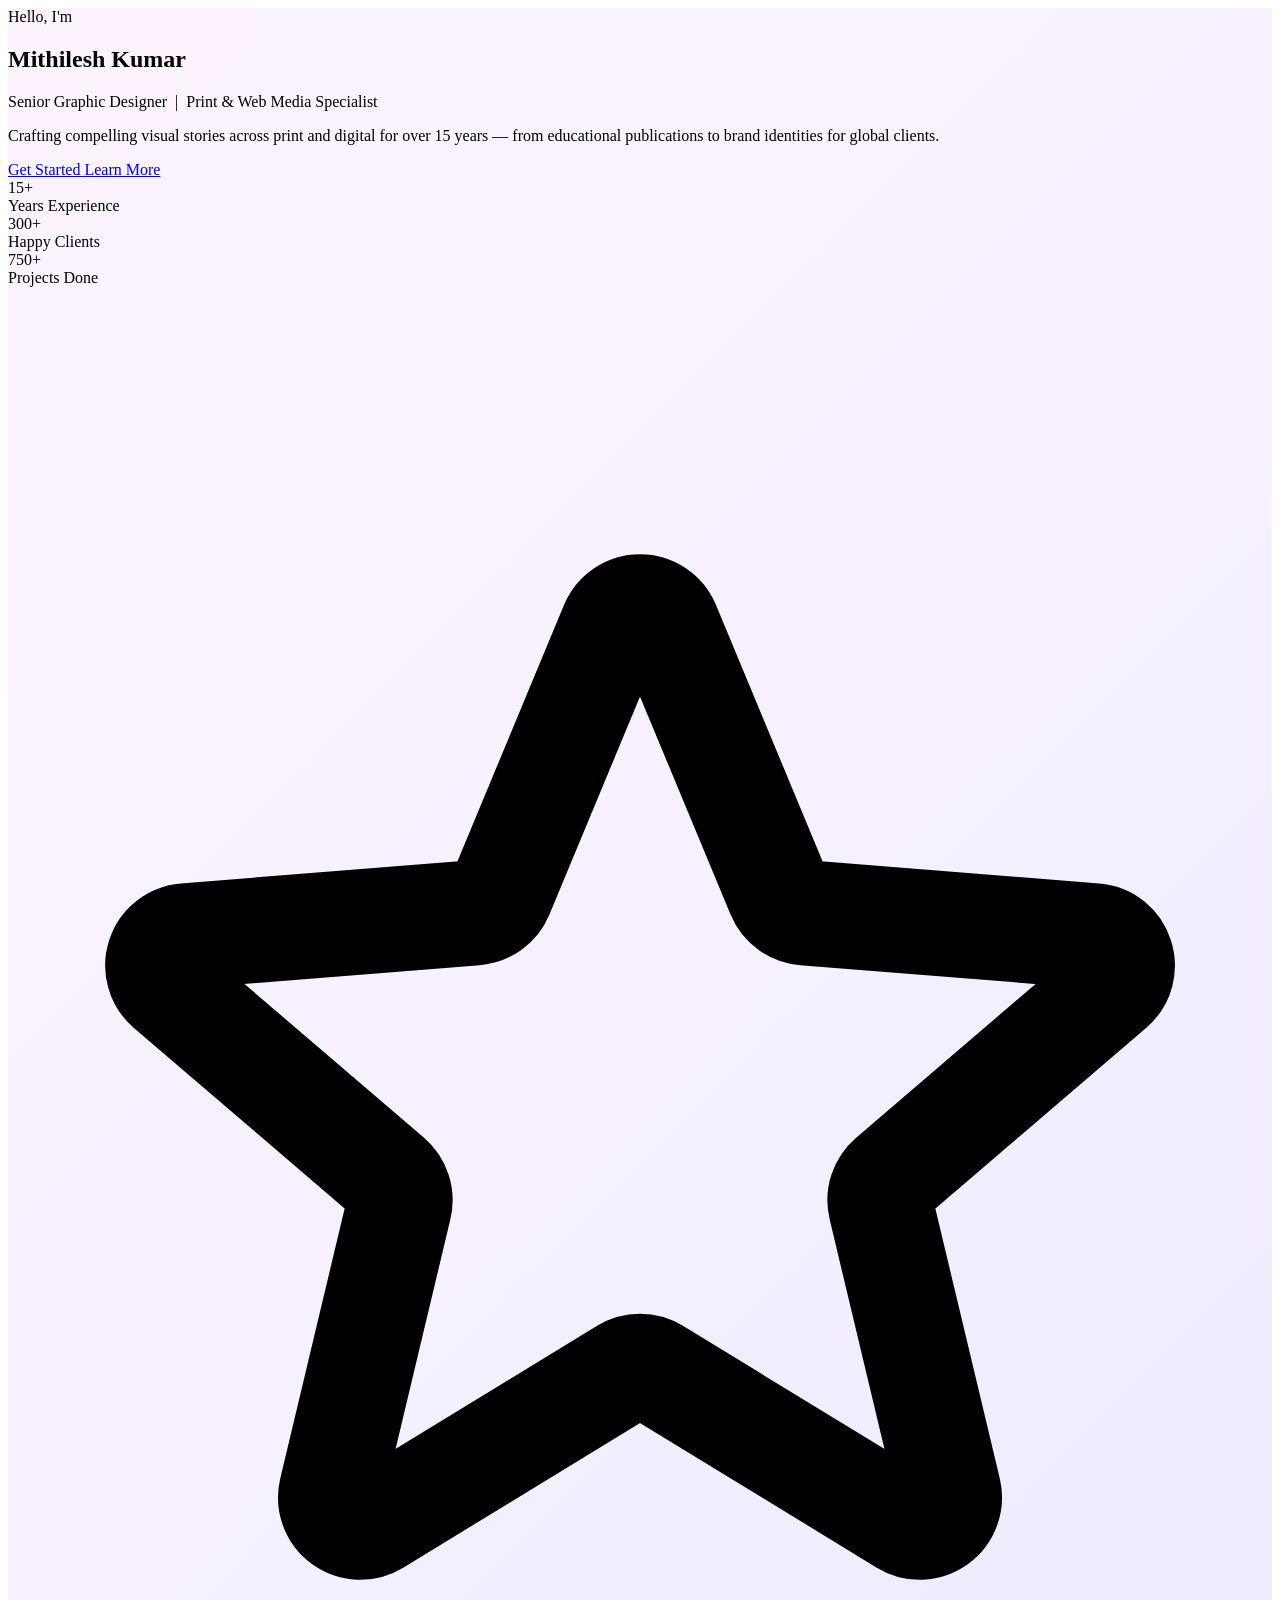
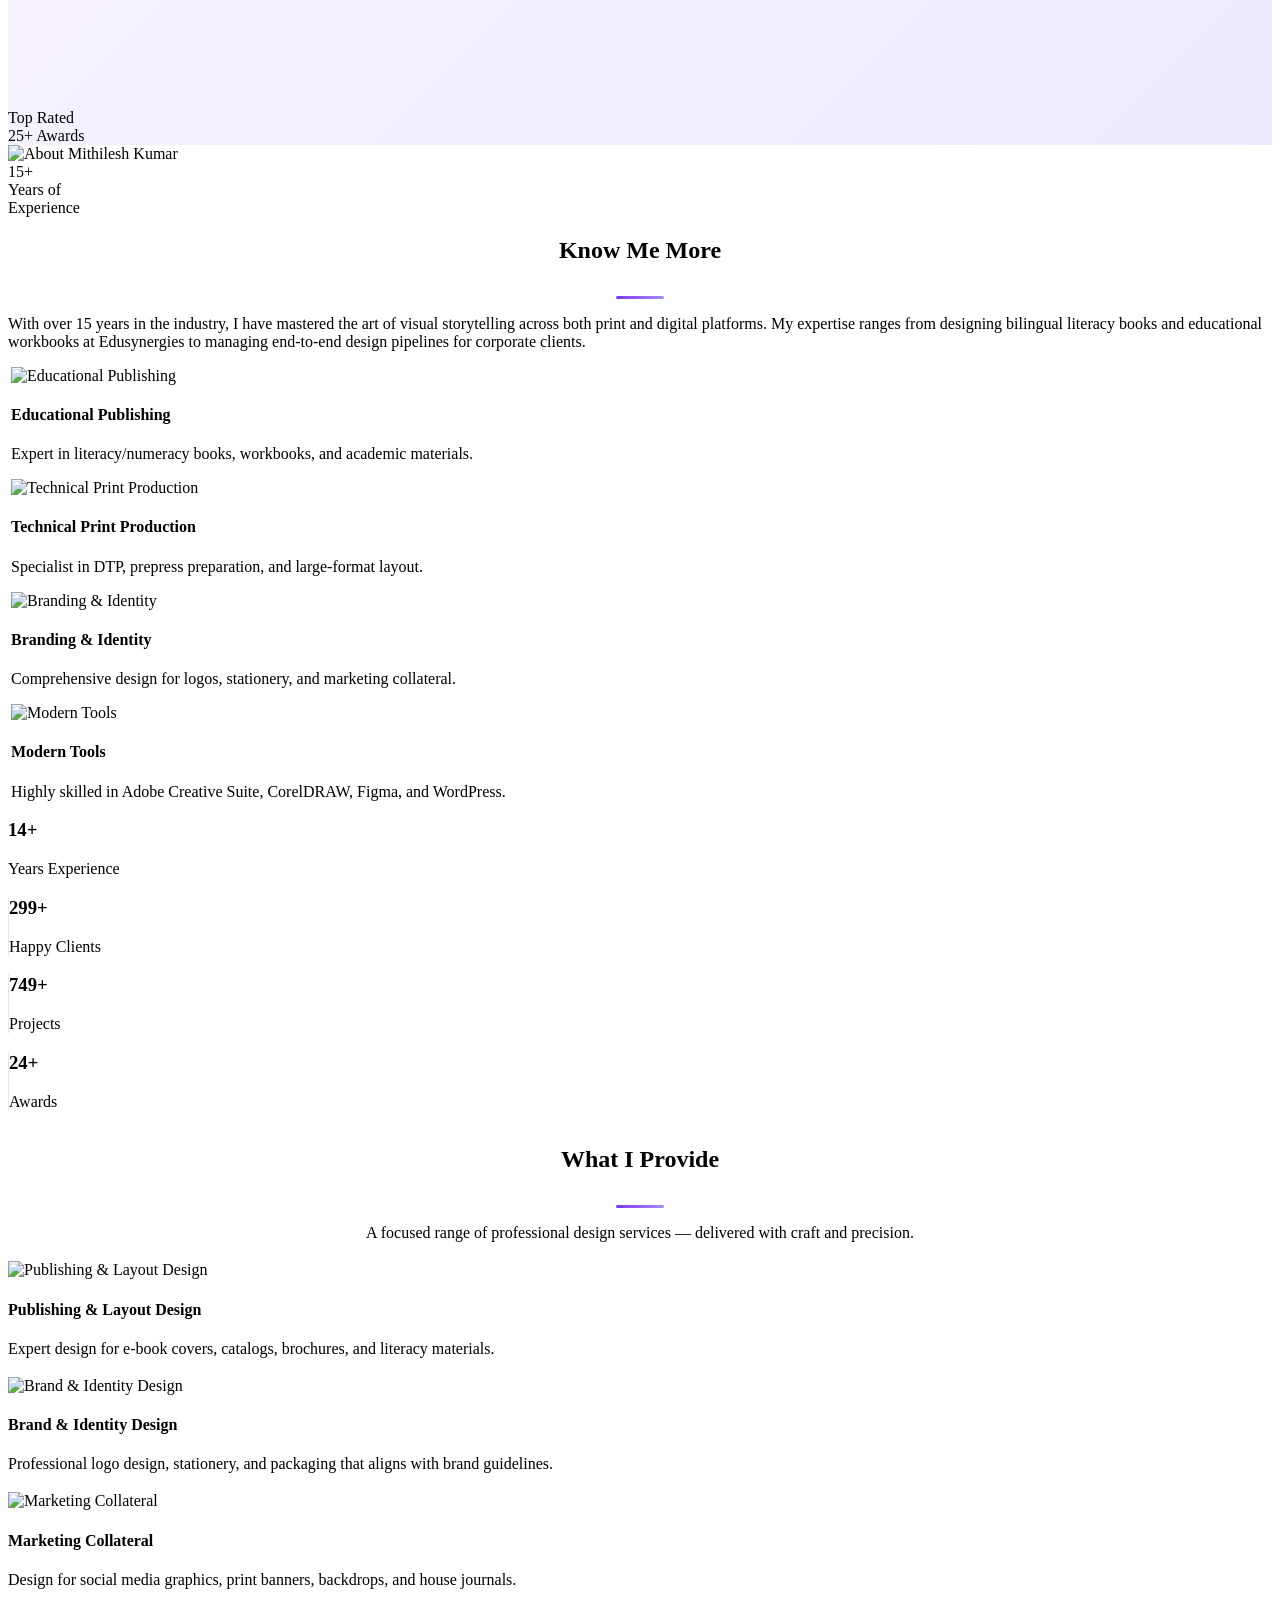
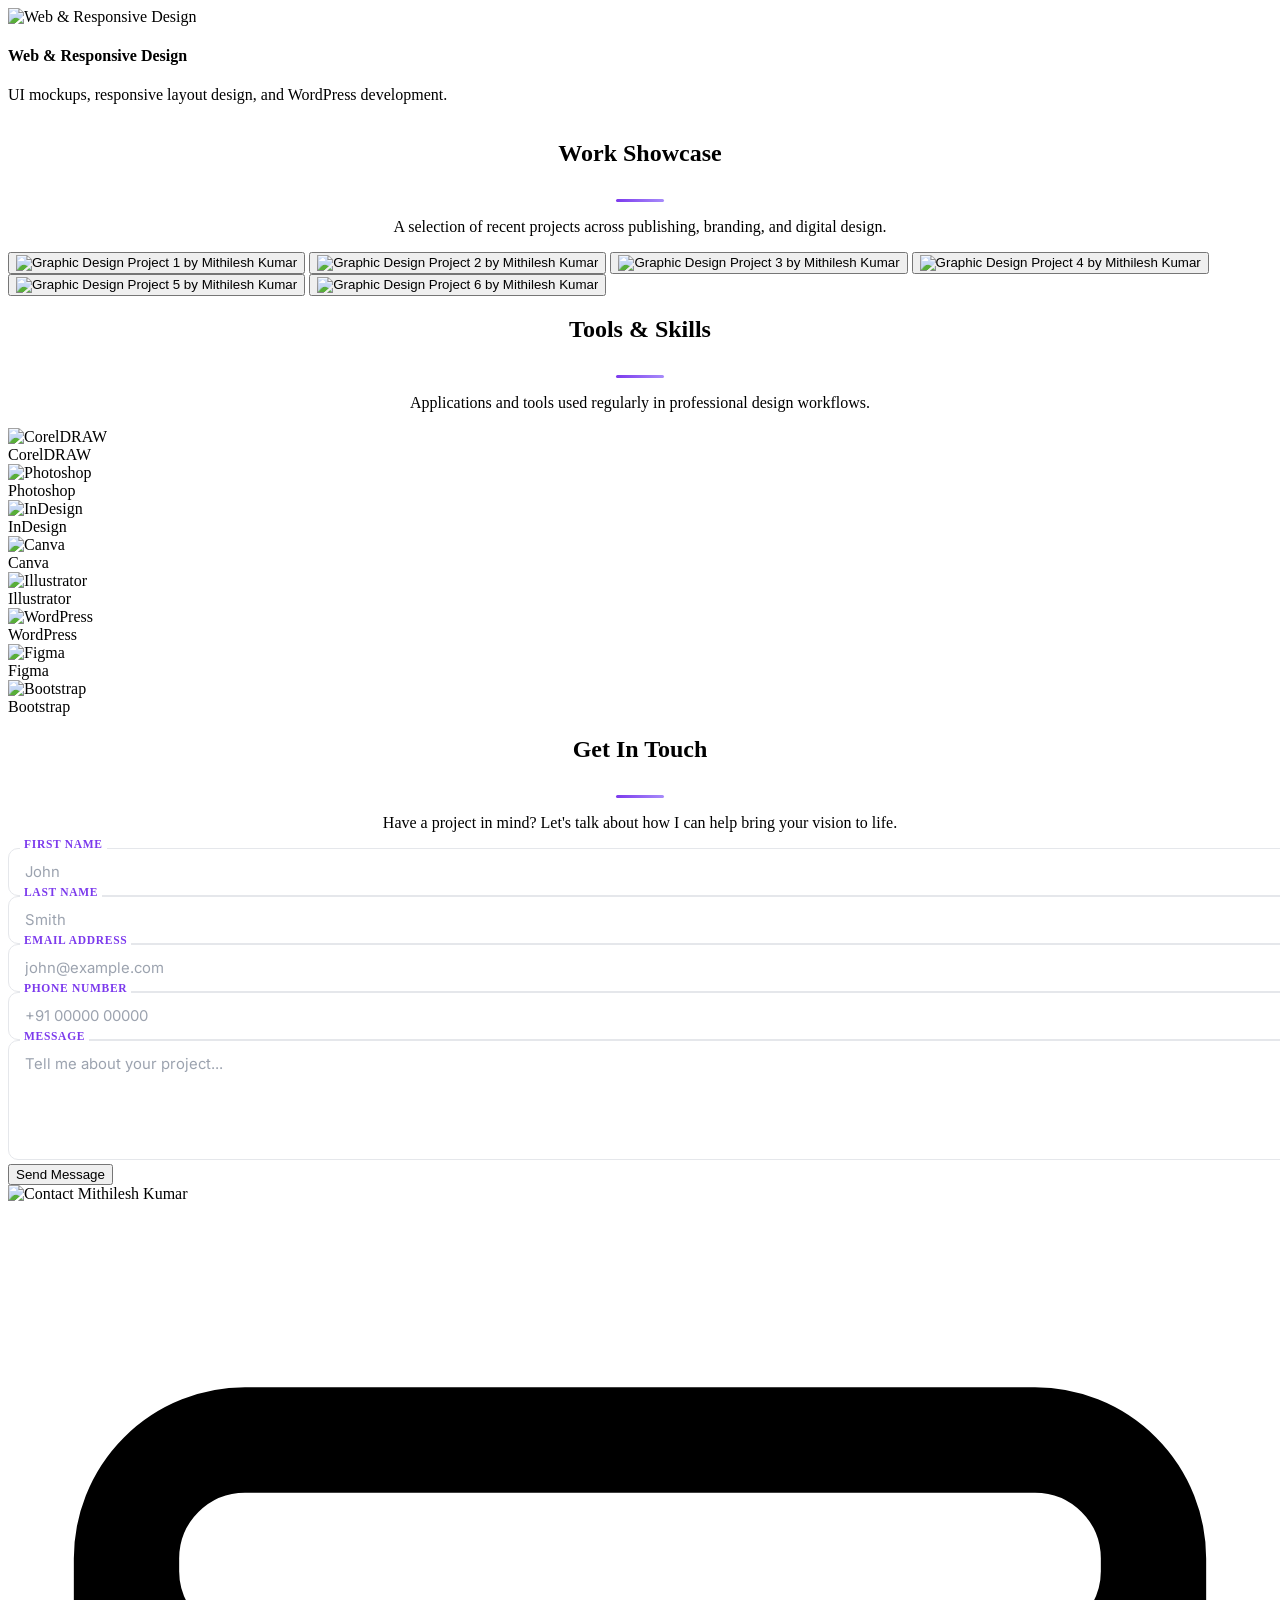
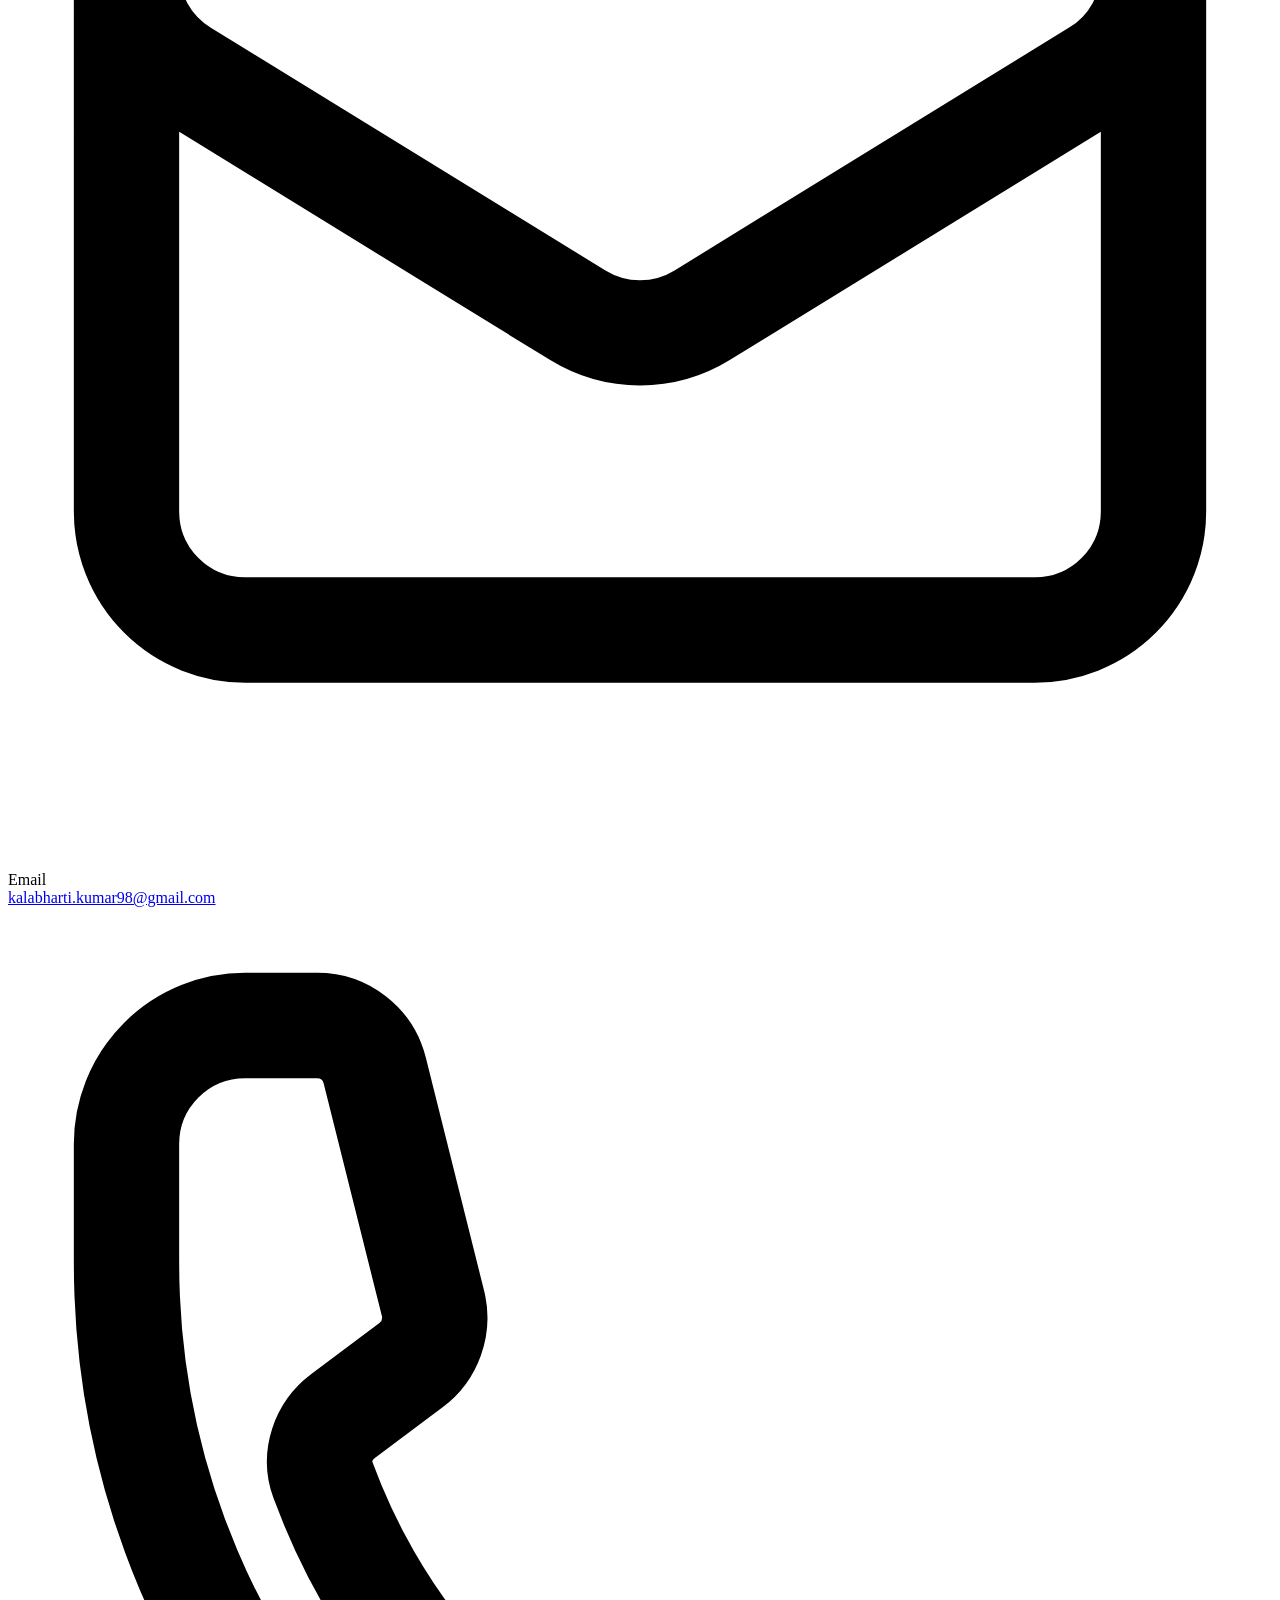
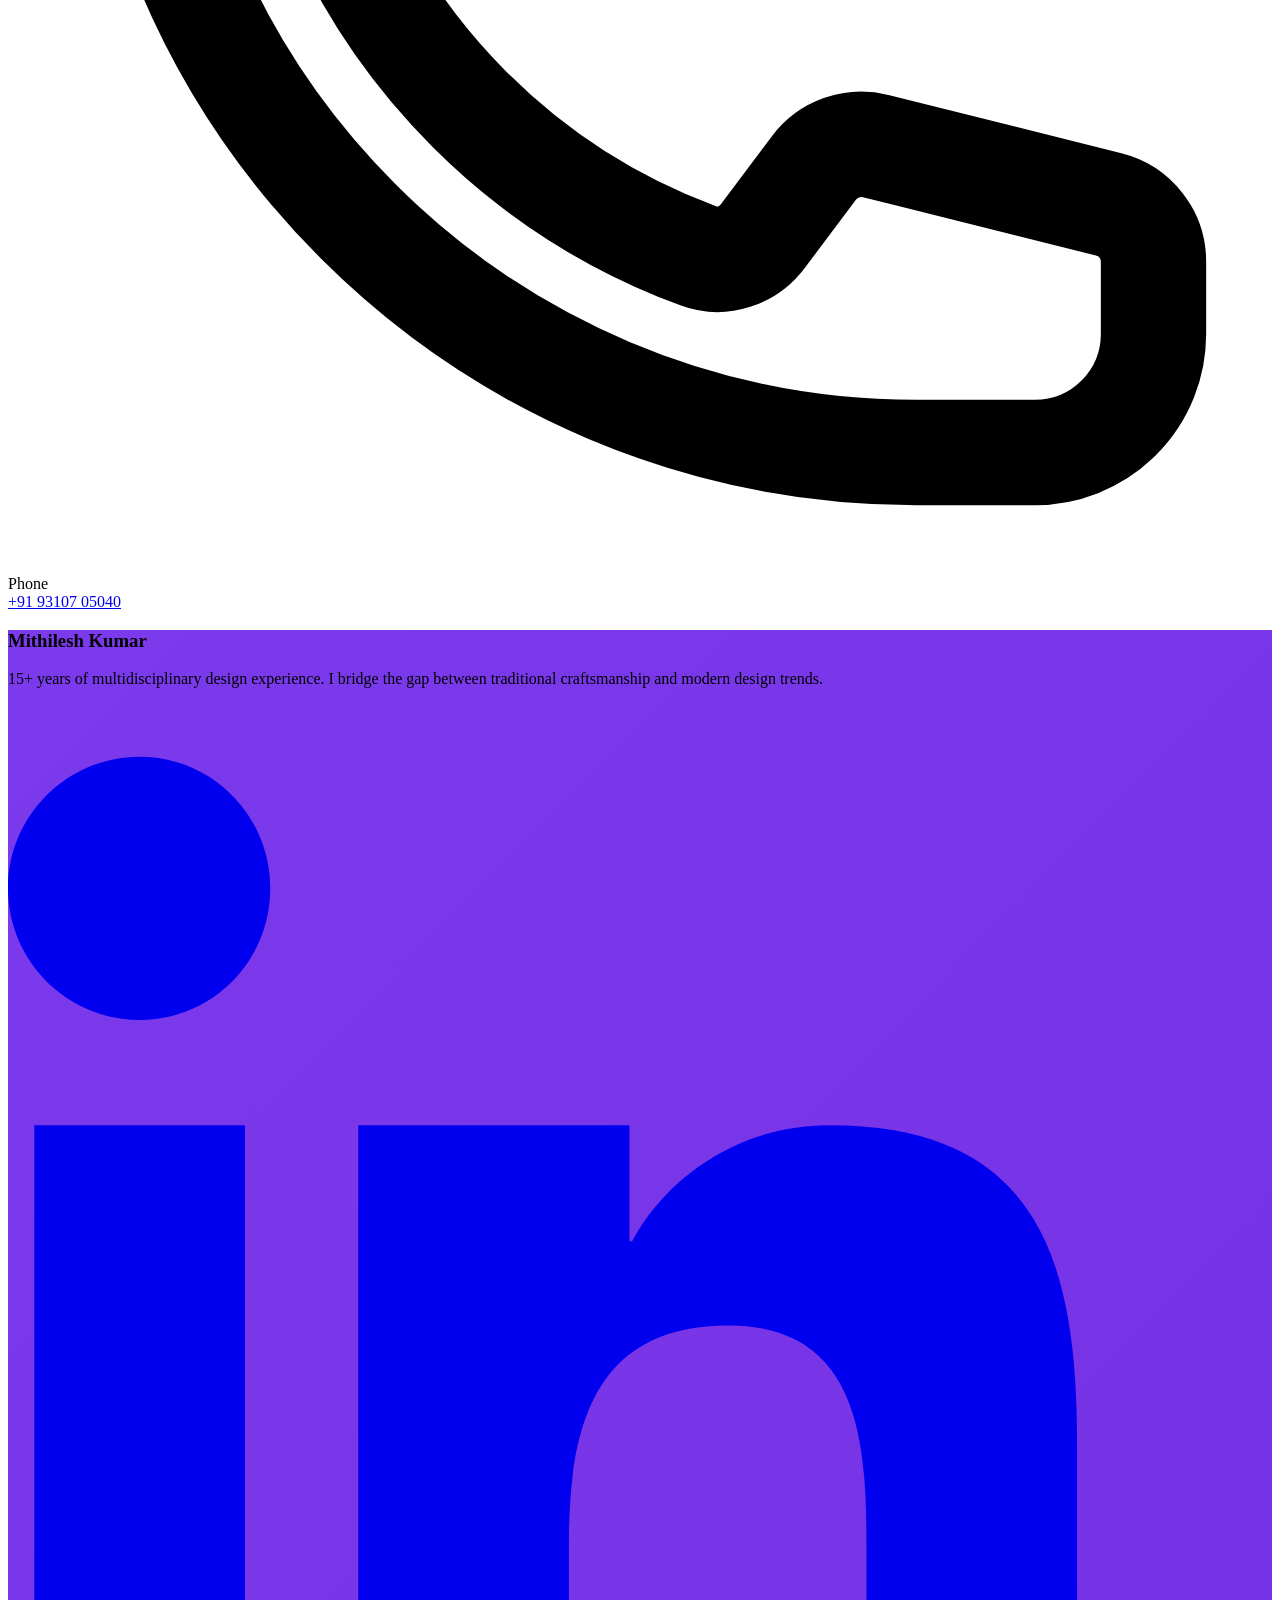
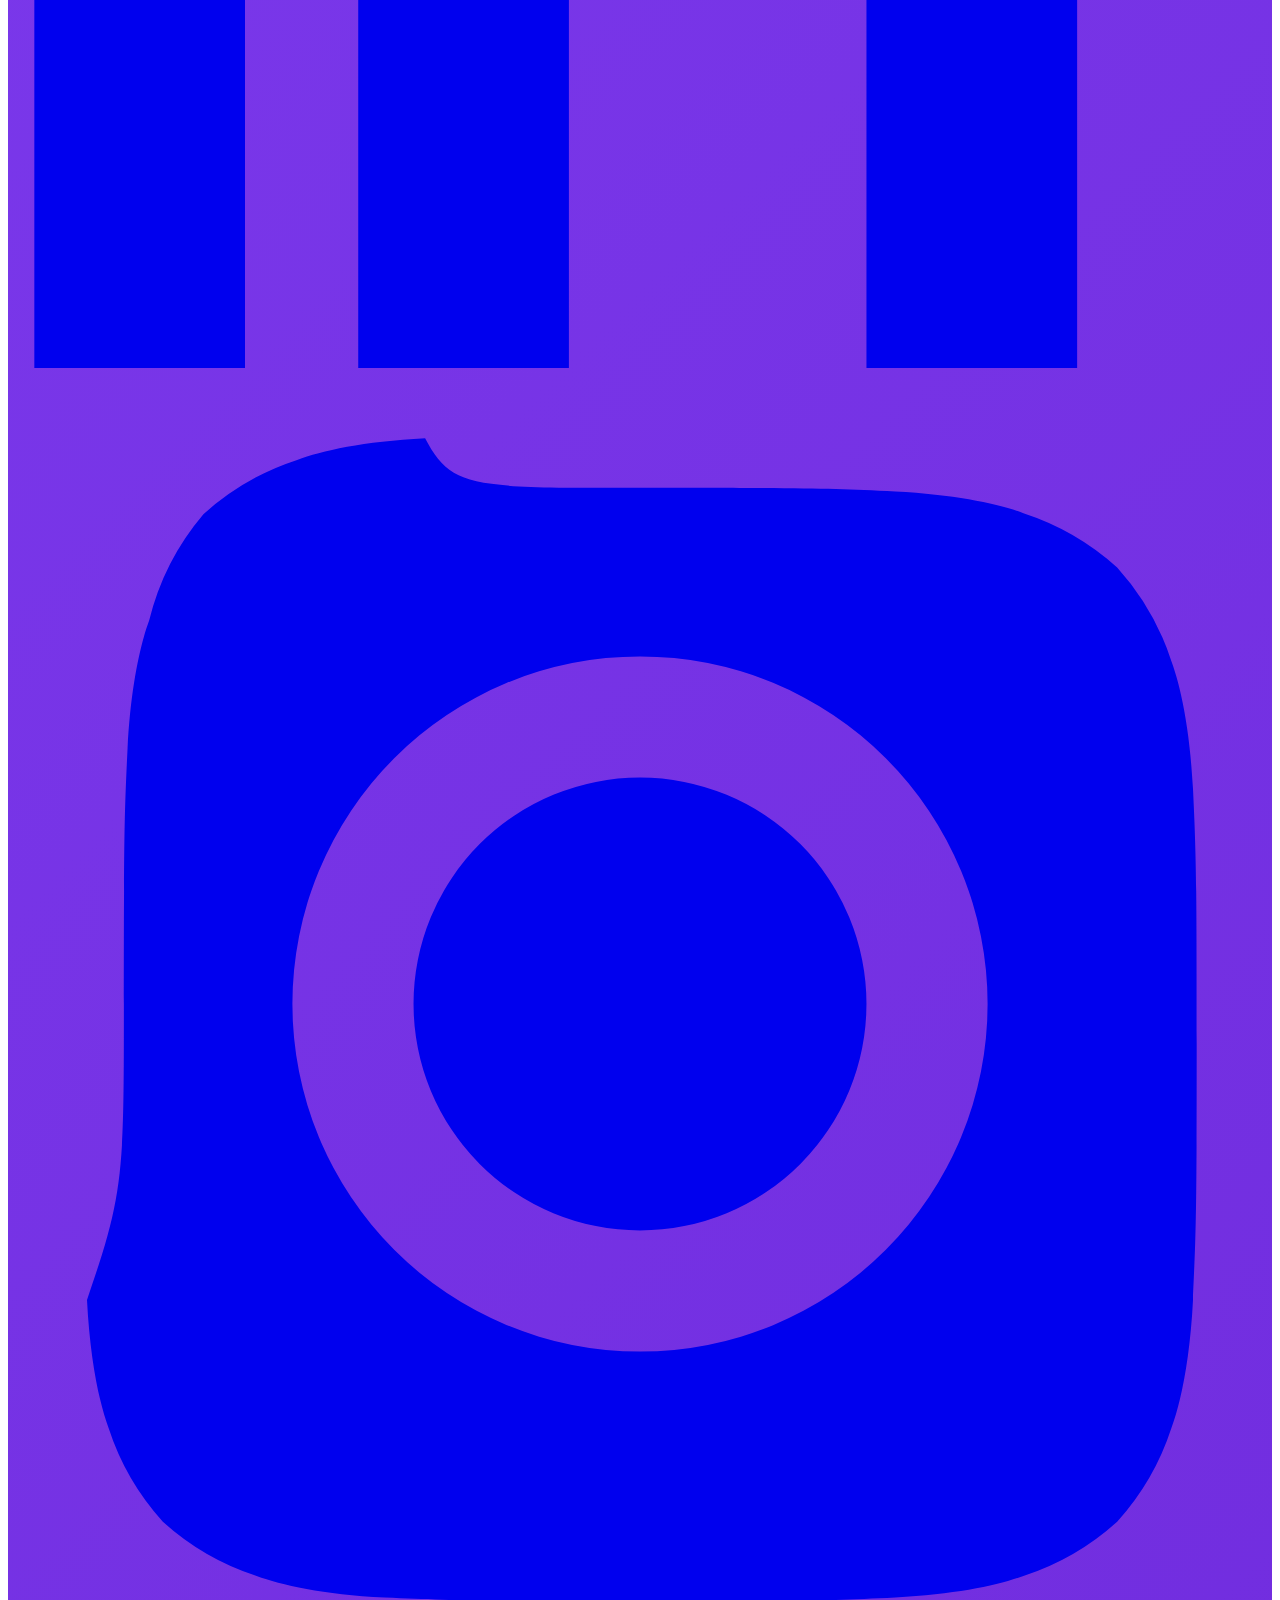
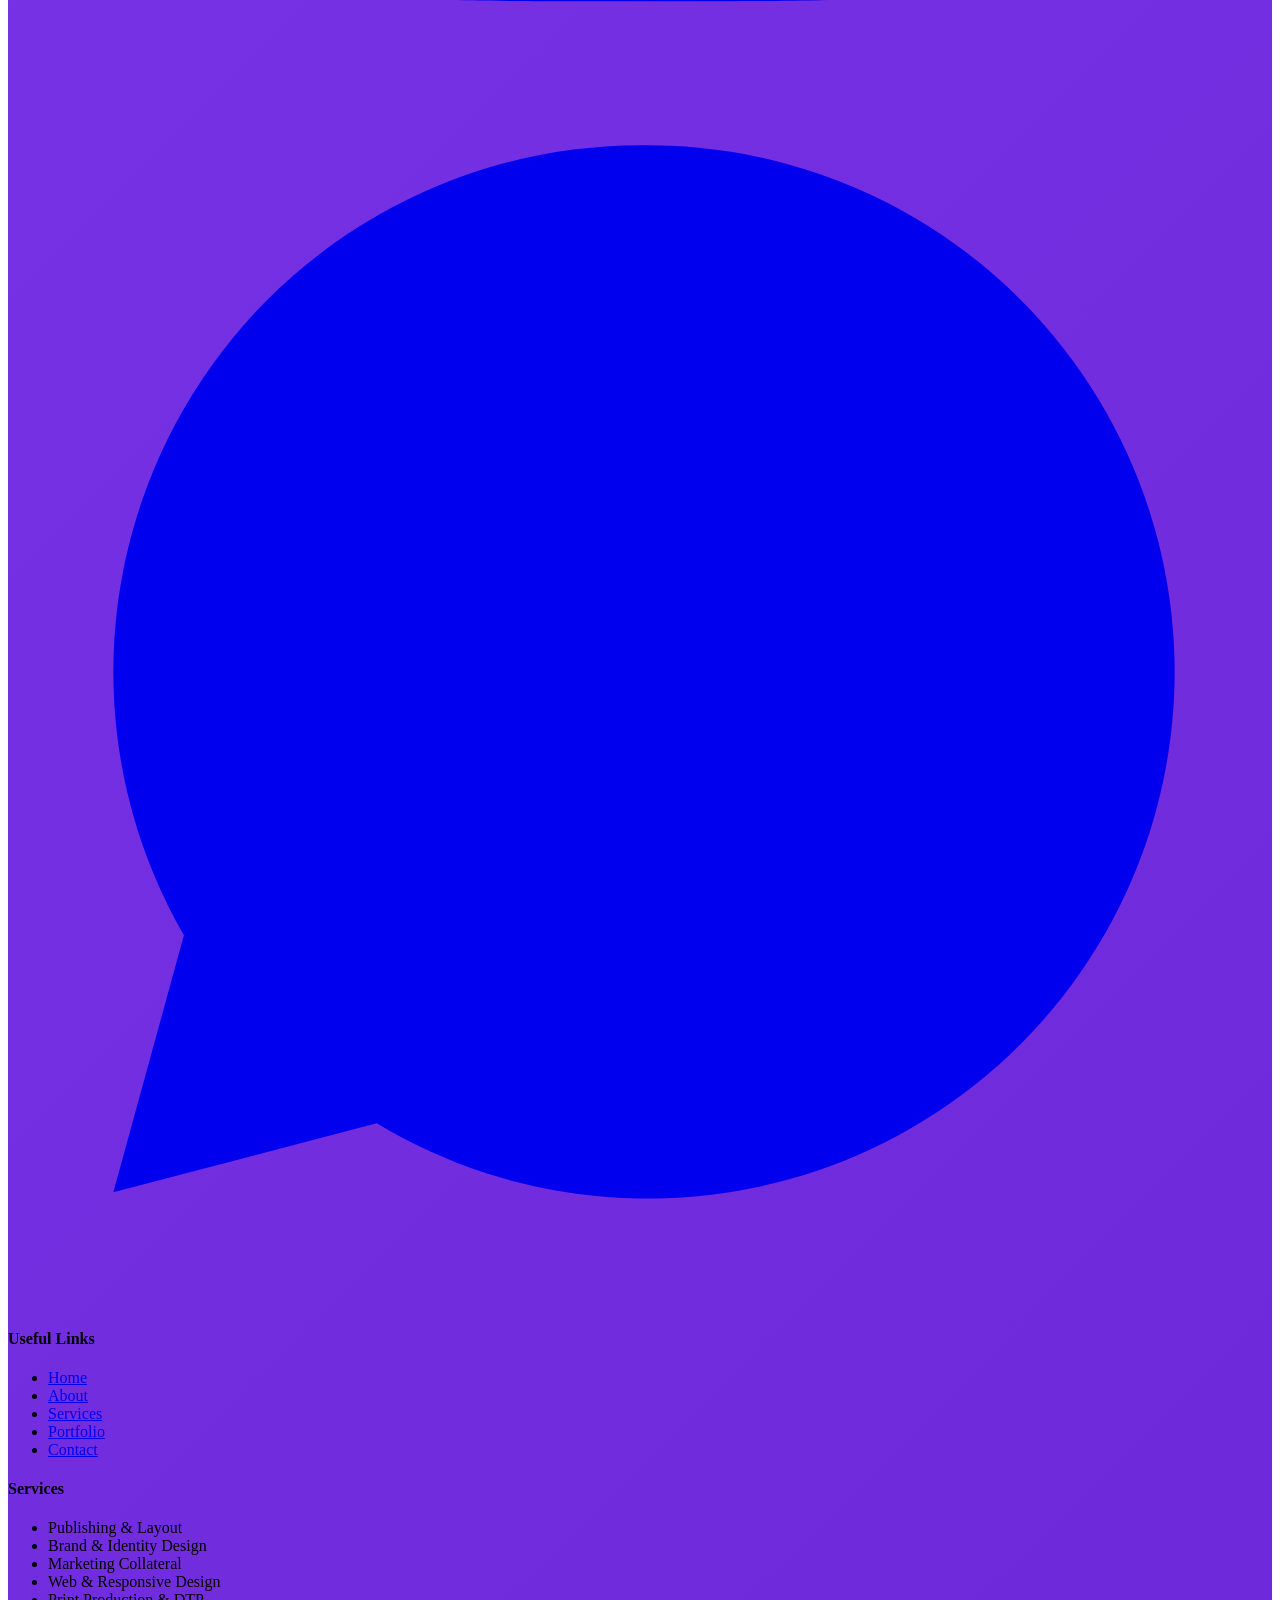
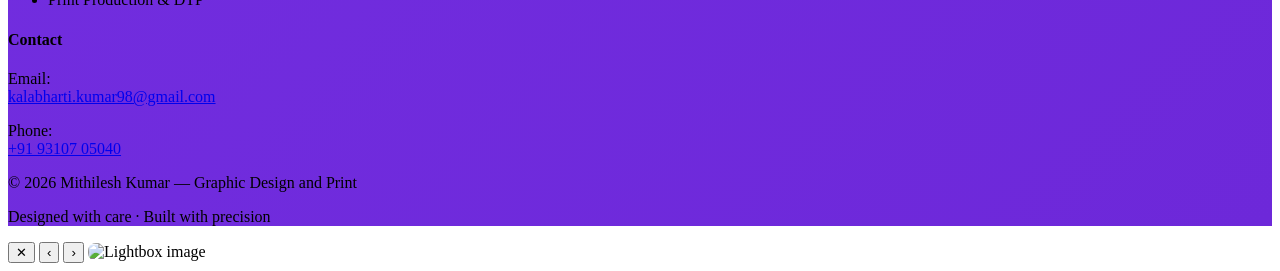
==== commit 0d3b5e6e: "test domain value changed to prasenjeetsc.github.io/MKumarFolio" ====
--- a/index_polished.html
+++ b/index_polished.html
@@ -13,7 +13,7 @@
         branding, publishing, and responsive web design. Explore portfolio, services, and professional work.">
 
   <!-- Canonical URL -->
-  <link rel="canonical" href="https://mkumarfolio.pages.dev/">
+  <link rel="canonical" href="https://prasenjeetsc.github.io/MKumarFolio/">
 
   <!-- FAVICONS -->
   <link rel="icon" href="/assets/icons/favicon.ico" />
@@ -33,23 +33,23 @@
   <meta property="og:title" content="Mithilesh Kumar | Senior Graphic Designer Portfolio">
   <meta property="og:description" content="Explore the professional portfolio of Mithilesh Kumar — 15+ years of experience in branding, publishing, and digital design.">
   <meta property="og:type" content="website">
-  <meta property="og:url" content="https://mkumarfolio.pages.dev/">
-  <meta property="og:image" content="https://mkumarfolio.pages.dev/assets/og/og-preview.webp">
+  <meta property="og:url" content="https://prasenjeetsc.github.io/MKumarFolio/">
+  <meta property="og:image" content="https://prasenjeetsc.github.io/MKumarFolio/assets/og/og-preview.webp">
   <meta property="og:site_name" content="Mithilesh Kumar Portfolio">
 
   <!-- Twitter Card -->
   <meta name="twitter:card" content="summary_large_image">
   <meta name="twitter:title" content="Mithilesh Kumar | Senior Graphic Designer Portfolio">
   <meta name="twitter:description" content="15+ years of experience in graphic design, branding, publishing, and digital media. View portfolio and services.">
-  <meta name="twitter:image" content="https://mkumarfolio.pages.dev/assets/og/og-preview.webp">
+  <meta name="twitter:image" content="https://prasenjeetsc.github.io/MKumarFolio/assets/og/og-preview.webp">
 
   <script type="application/ld+json">
   {
     "@context": "https://schema.org",
     "@type": "Person",
     "name": "Mithilesh Kumar",
-    "url": "https://mkumarfolio.pages.dev/",
-    "image": "https://mkumarfolio.pages.dev/assets/images/profile.jpg",
+    "url": "https://prasenjeetsc.github.io/MKumarFolio/",
+    "image": "https://prasenjeetsc.github.io/MKumarFolio/assets/images/profile.jpg",
     "jobTitle": "Senior Graphic Designer",
     "description": "Senior graphic designer with 15+ years of experience in branding, publishing, print production, and digital media design.",
     "sameAs": [
@@ -58,7 +58,7 @@
     ],
     "knowsAbout": ["Graphic Design","Brand Identity","Publishing Layout","Print Production","UI Design","Web Design","Adobe Photoshop","Adobe Illustrator","Figma","WordPress"],
     "hasOccupation": { "@type": "Occupation", "name": "Graphic Designer" },
-    "mainEntityOfPage": { "@type": "WebPage", "@id": "https://mkumarfolio.pages.dev/" }
+    "mainEntityOfPage": { "@type": "WebPage", "@id": "https://prasenjeetsc.github.io/MKumarFolio/" }
   }
   </script>
 
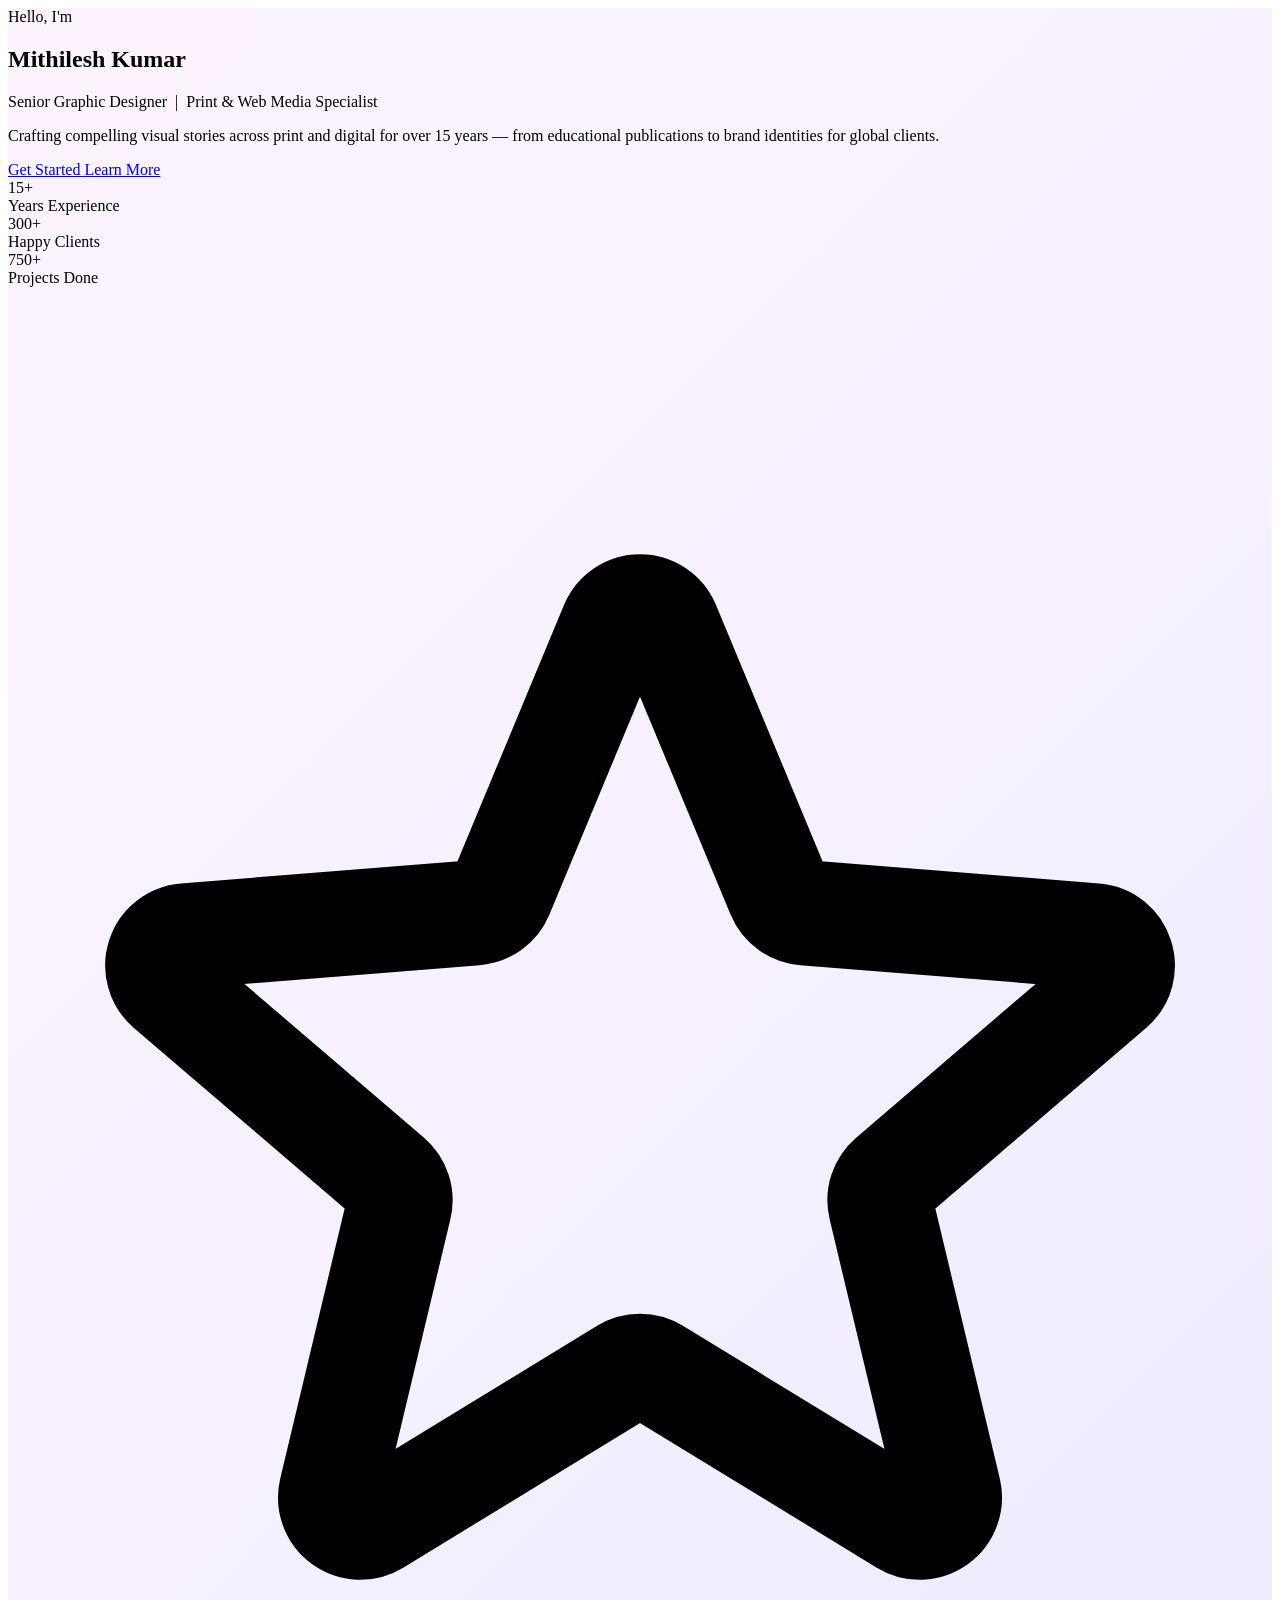
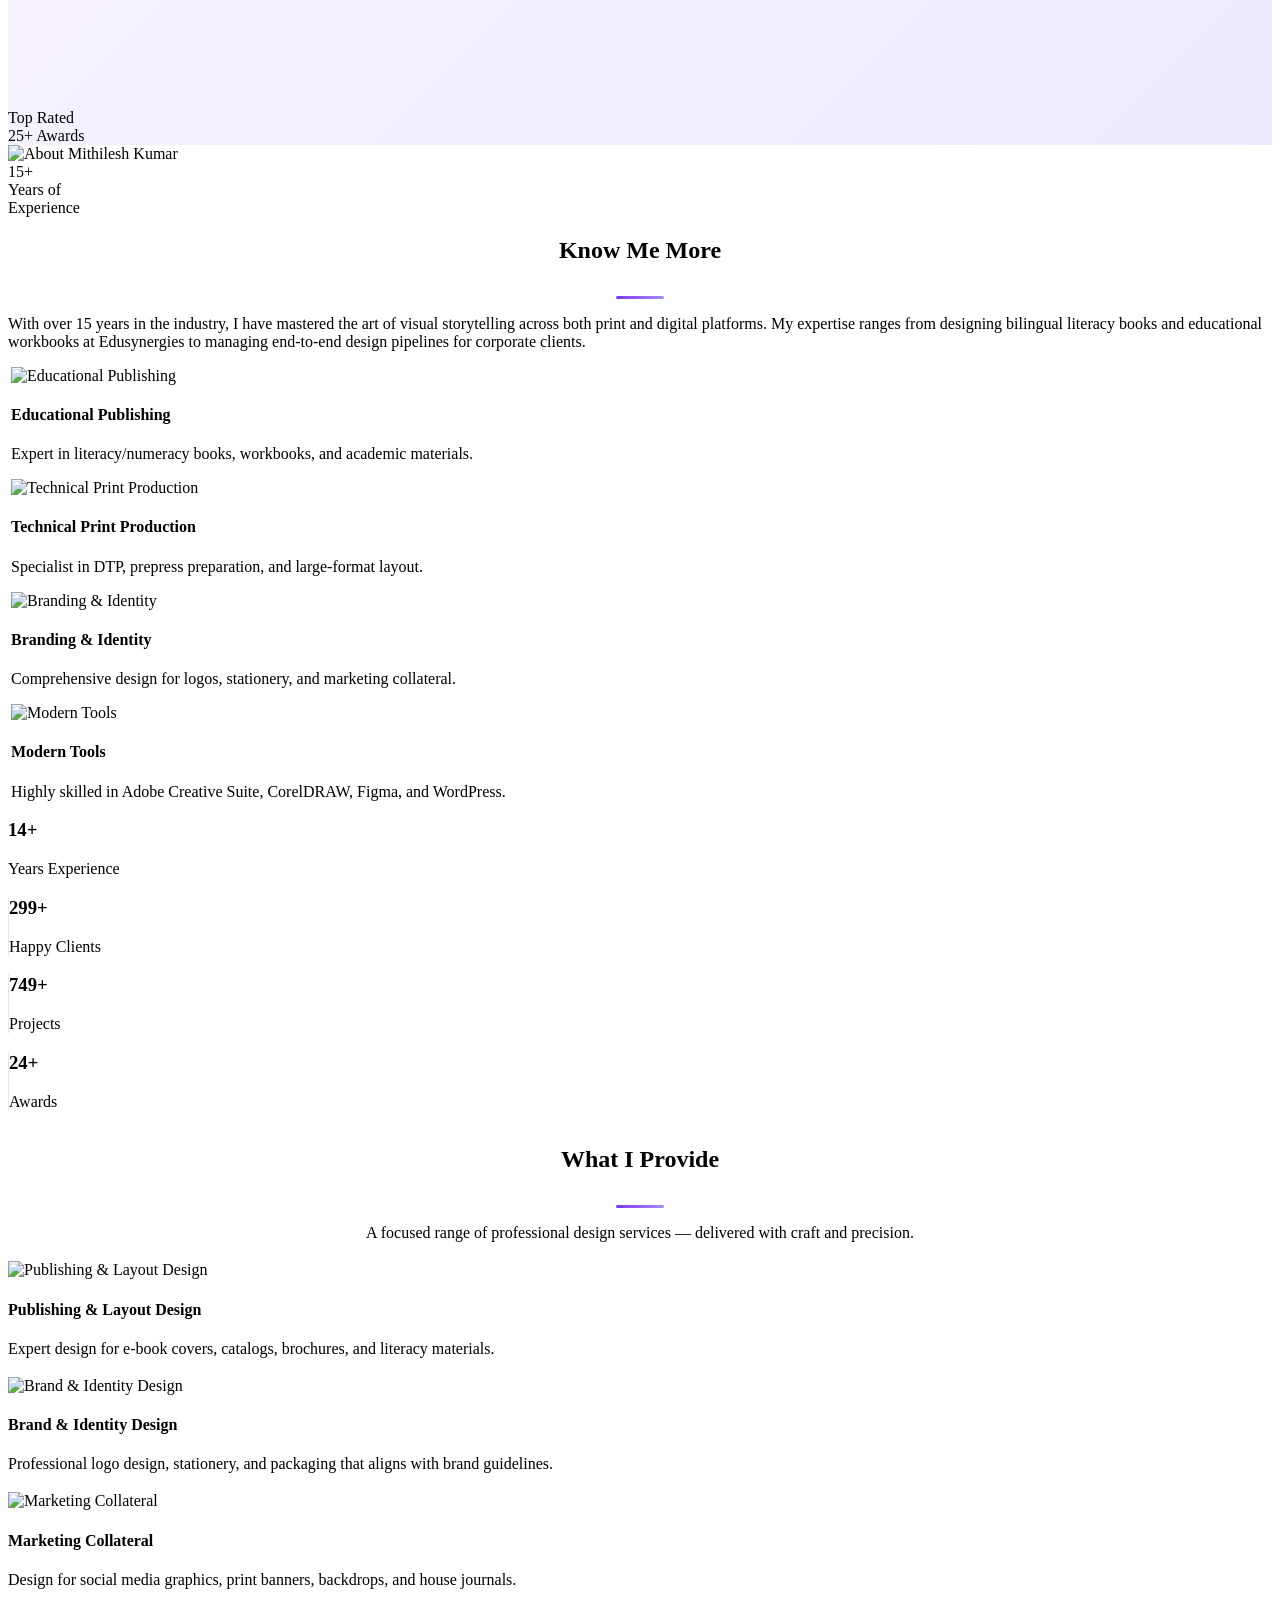
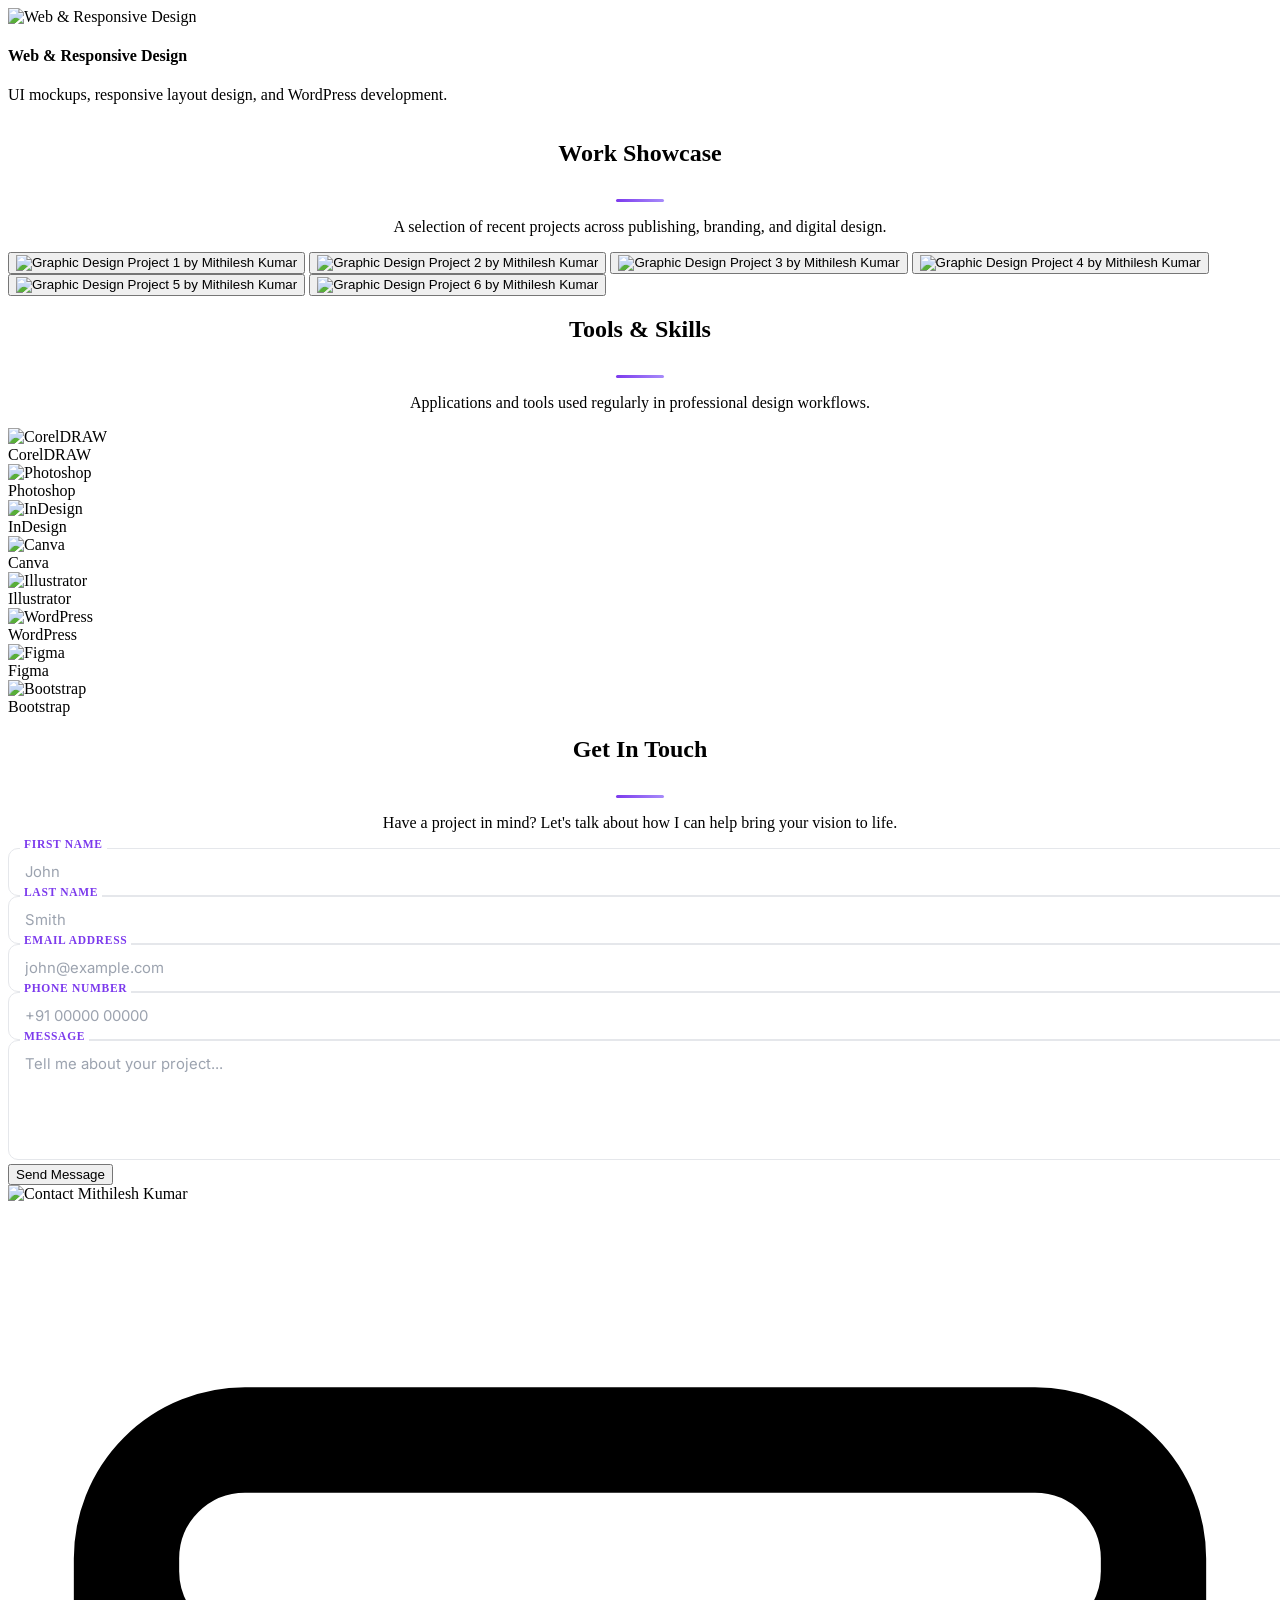
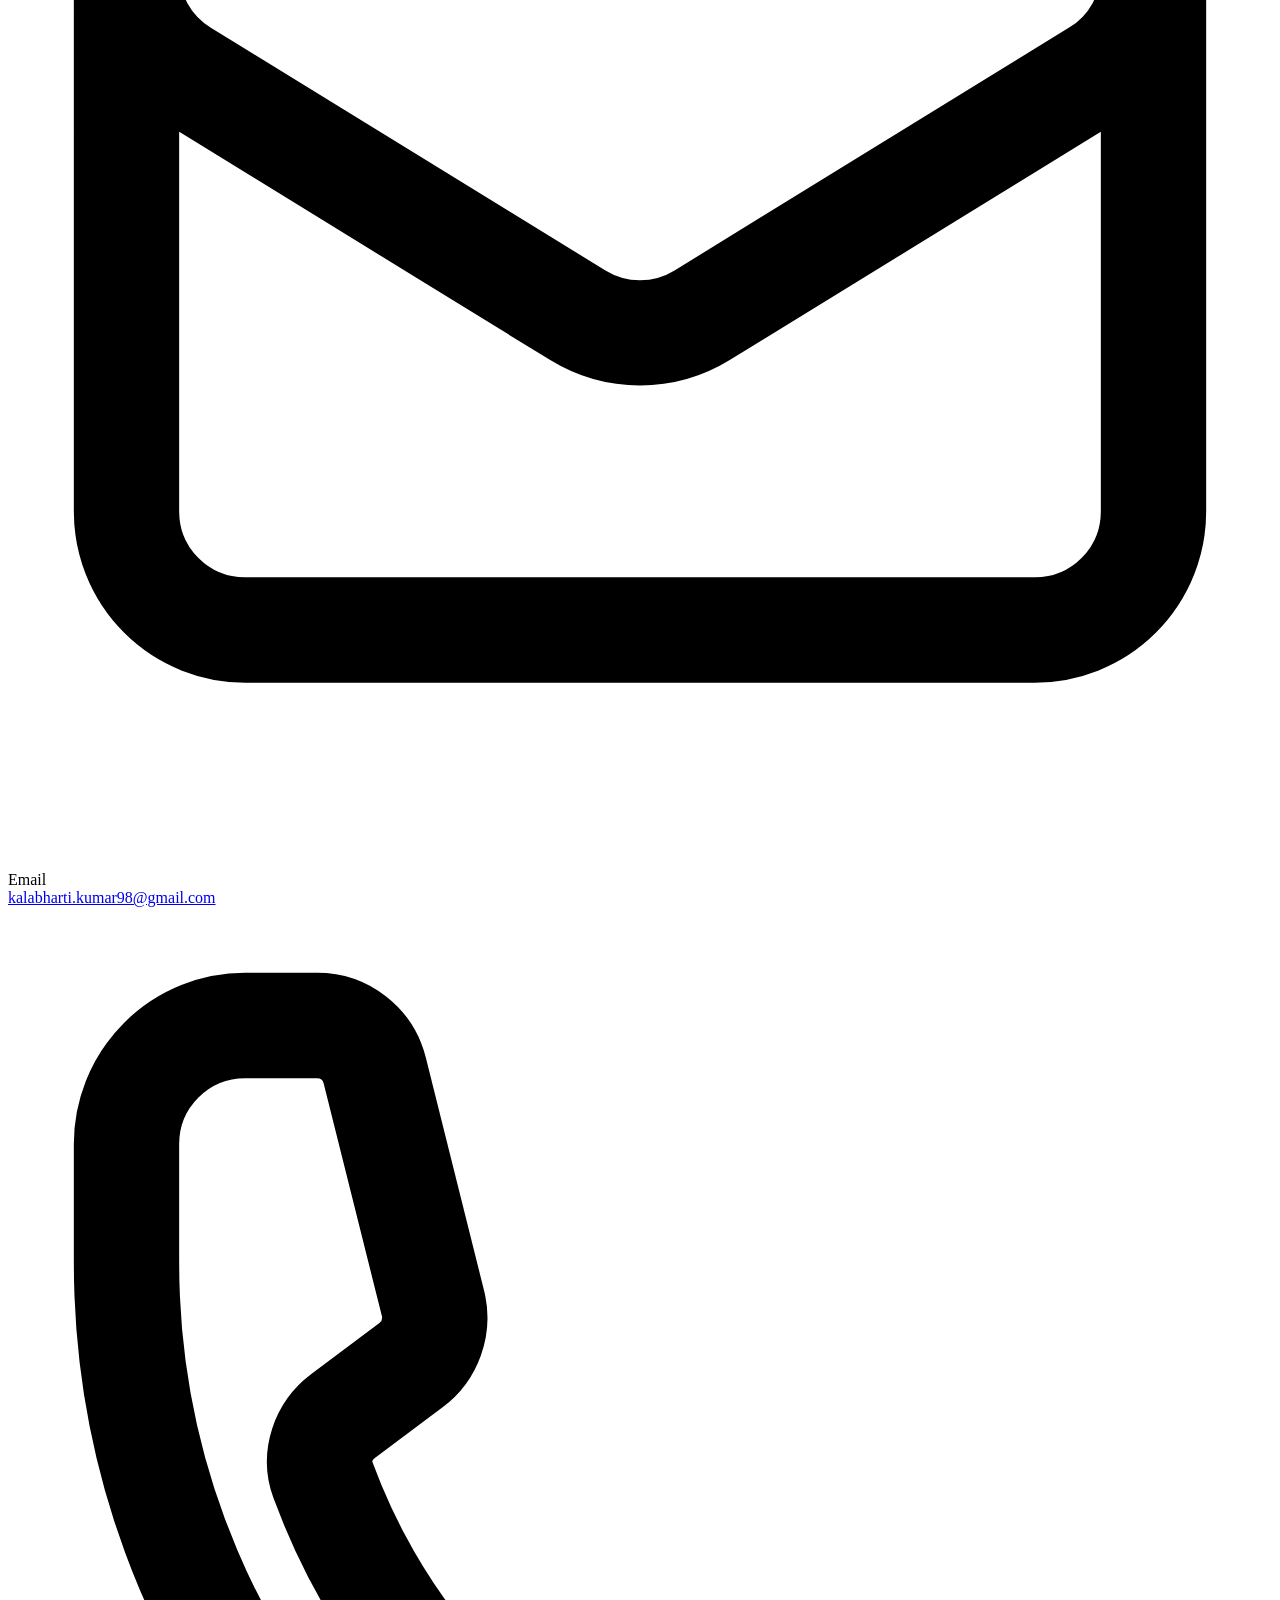
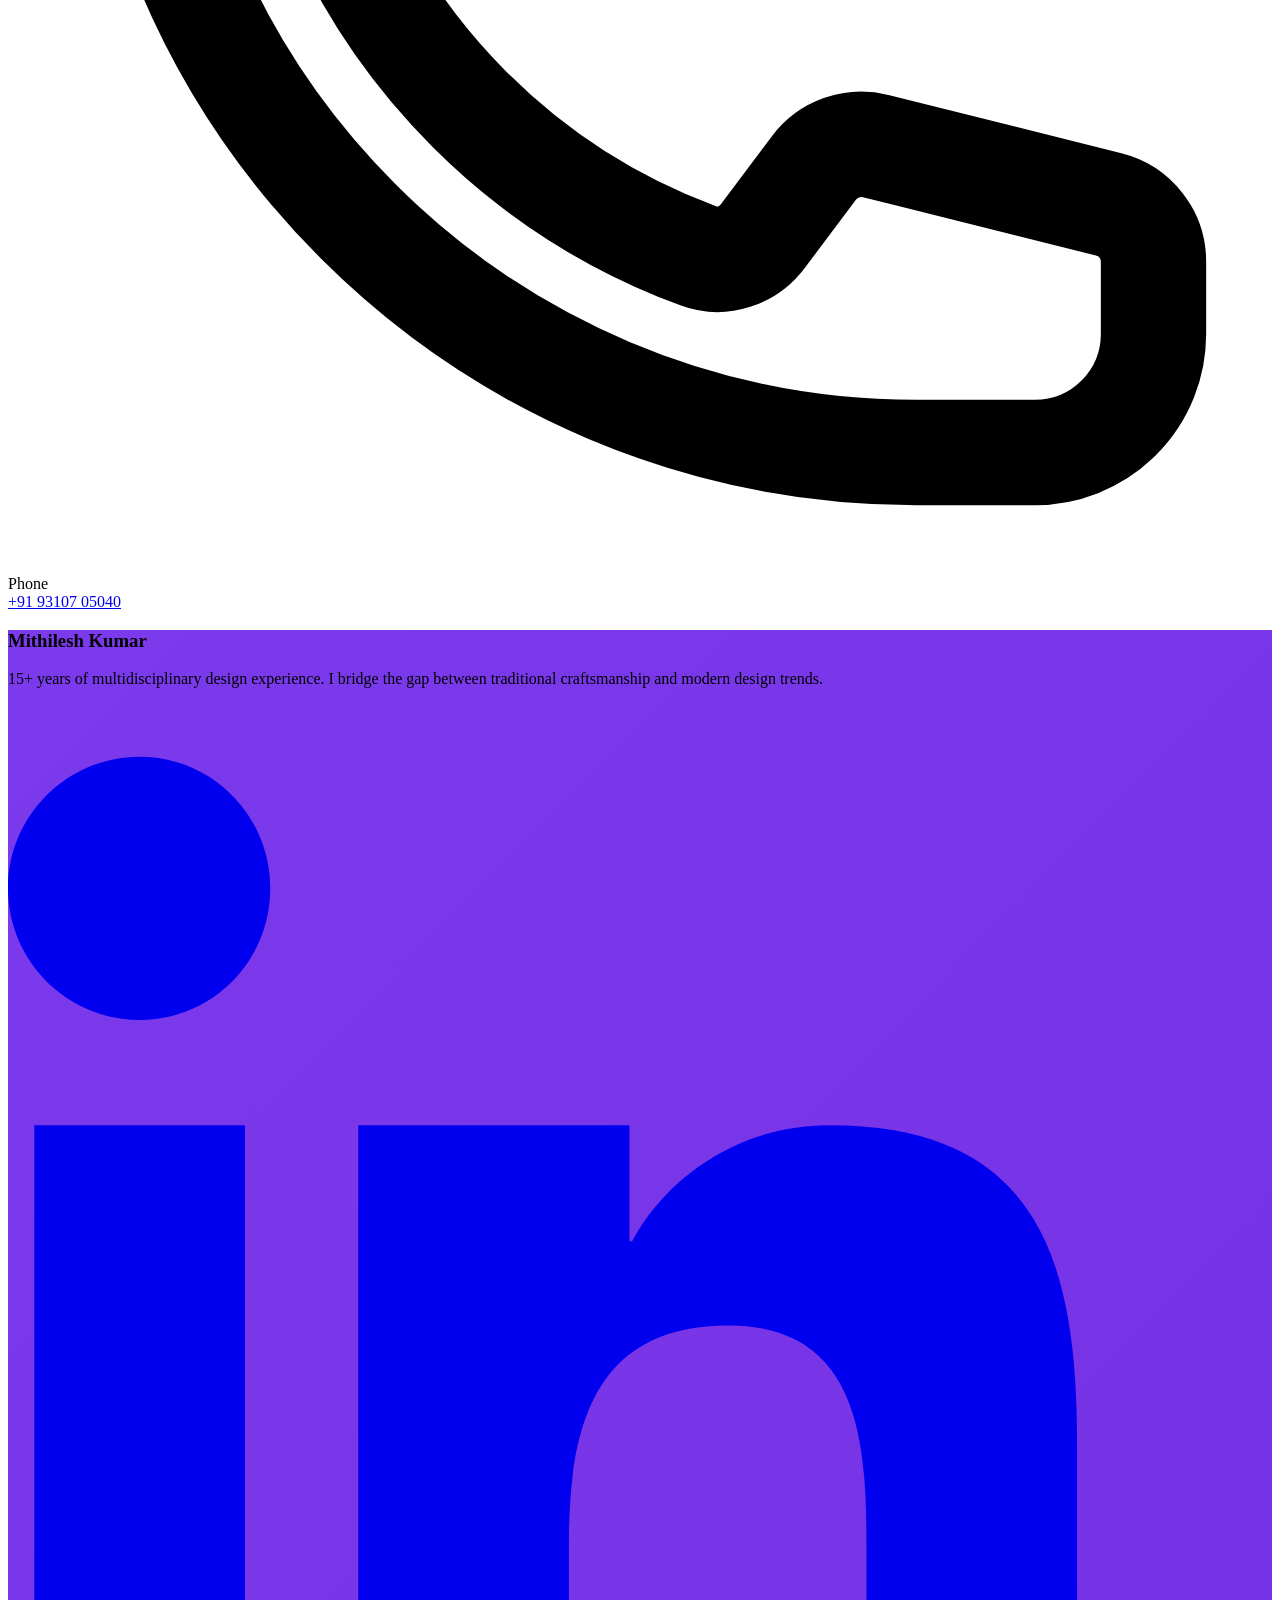
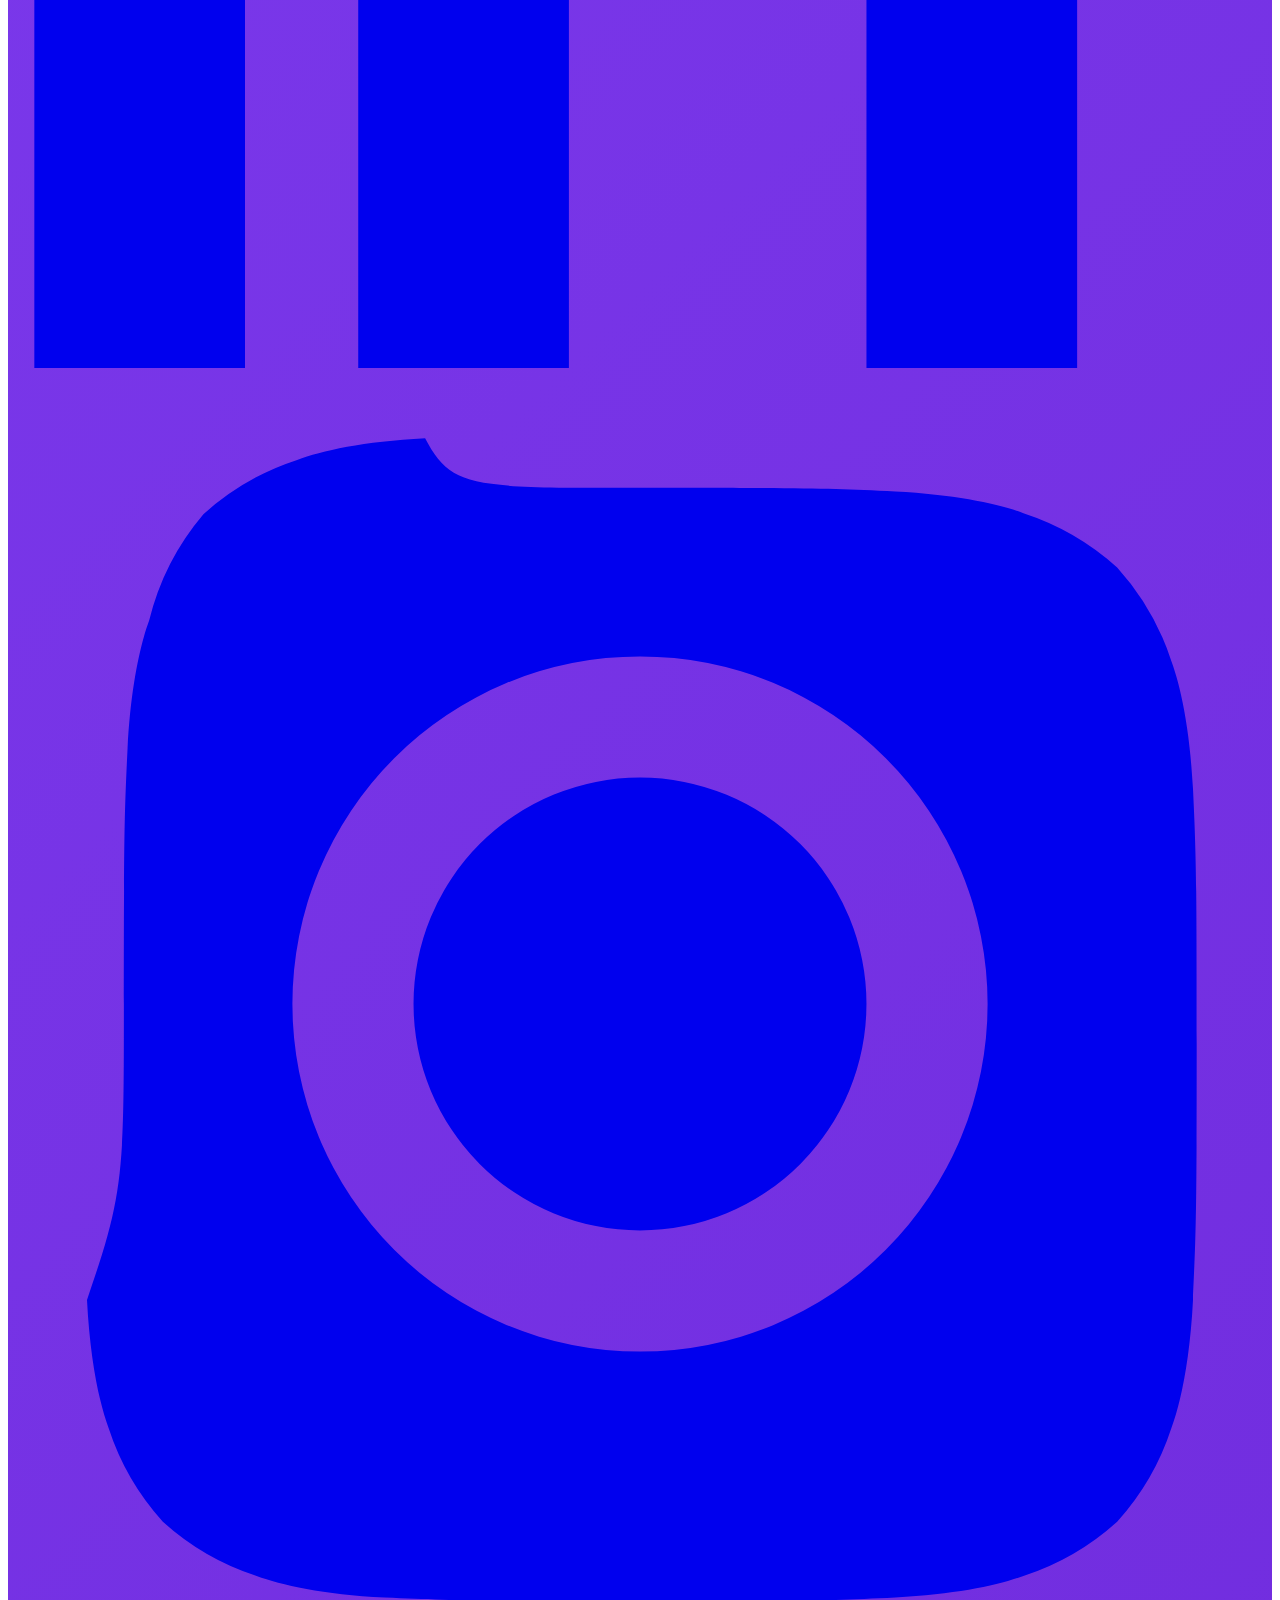
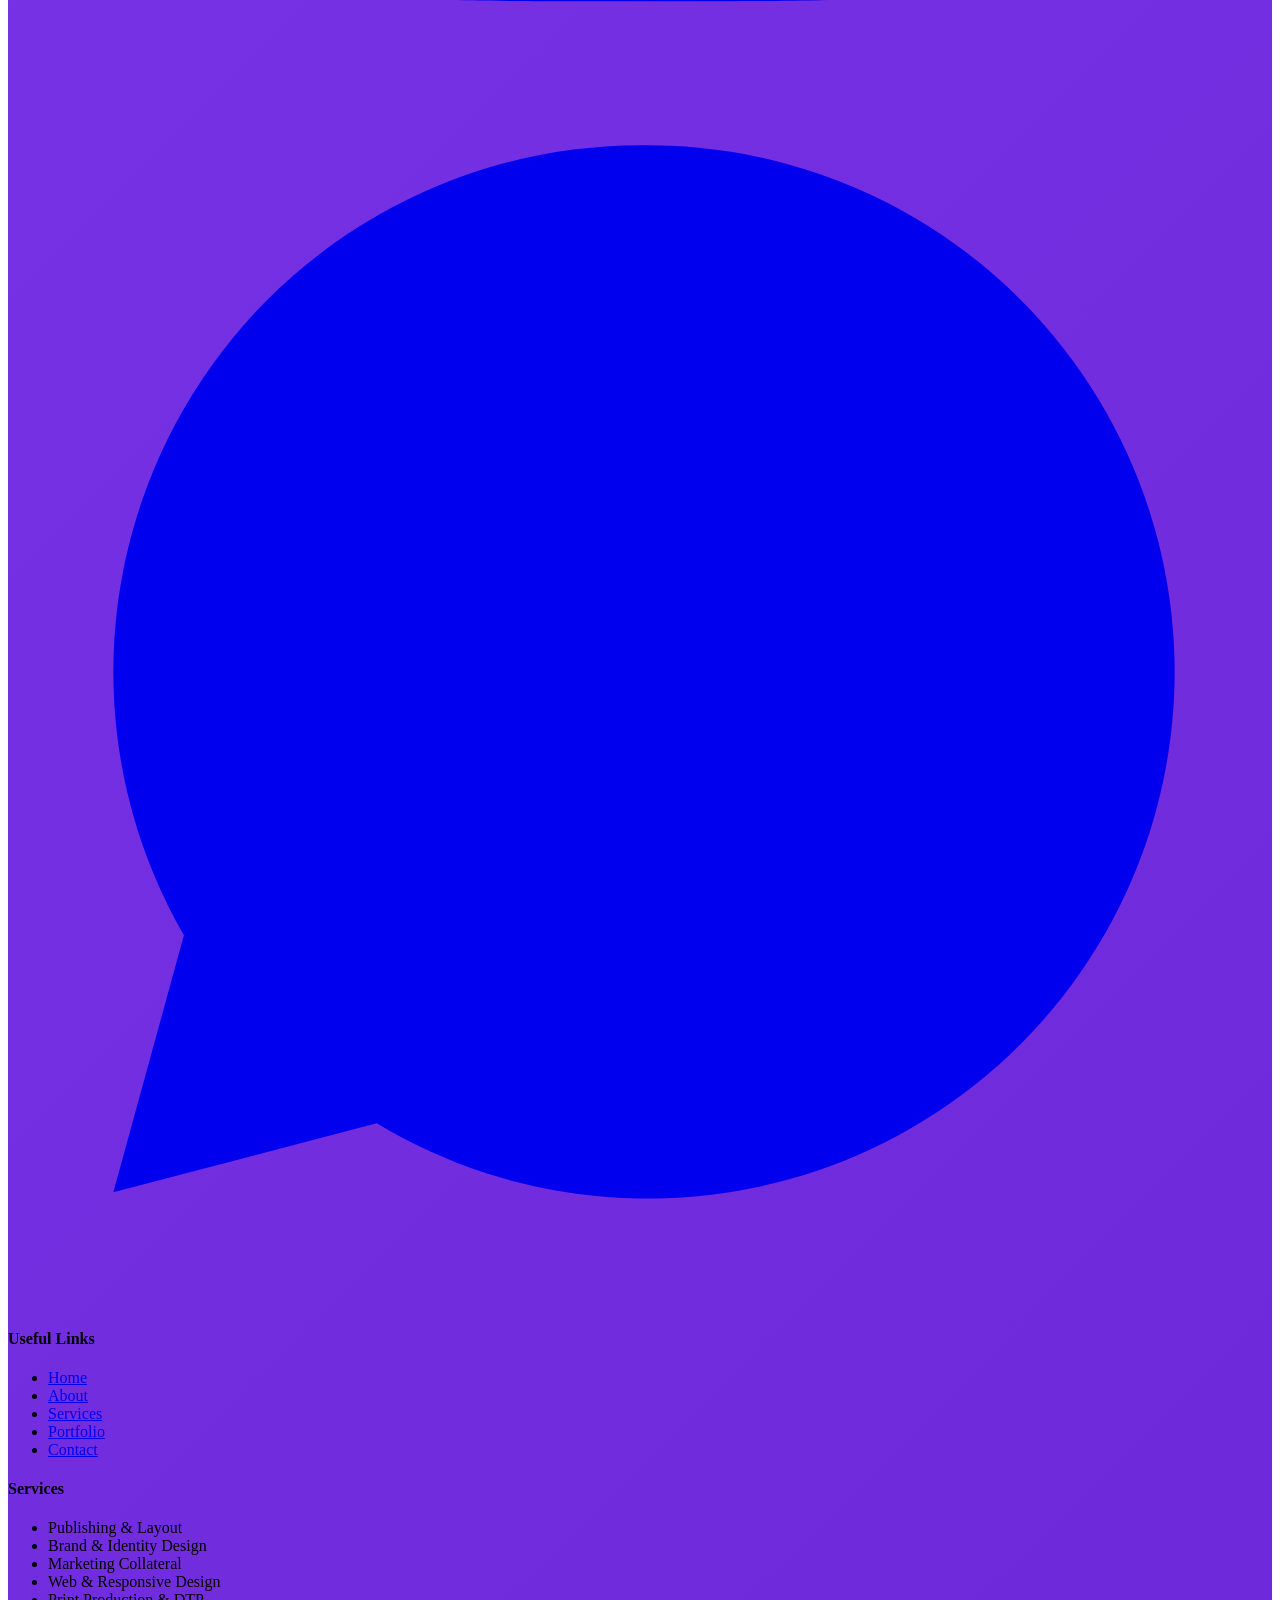
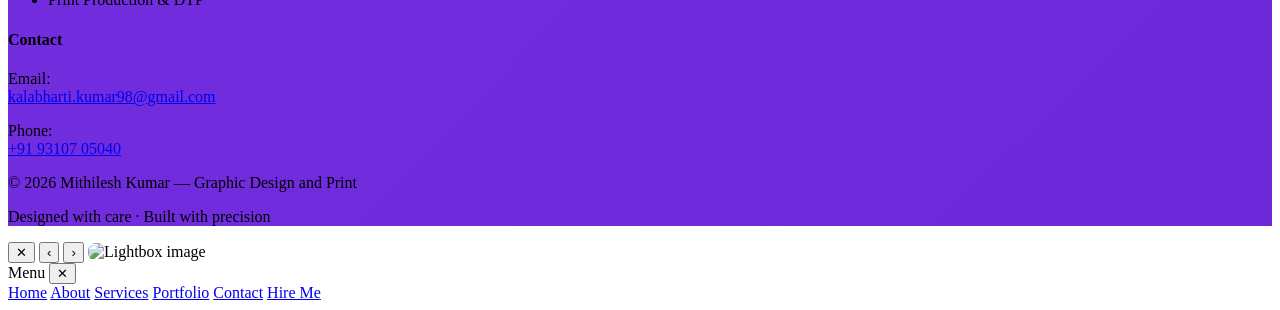
==== commit 493da2a8: "Mobile Menu vanishing in the background fixed" ====
--- a/index_polished.html
+++ b/index_polished.html
@@ -310,34 +310,6 @@
         <span class="hamburger-bar"></span>
       </button>
     </div>
-
-    <!-- Mobile Menu Panel -->
-    <div id="mobileMenu"
-         class="fixed top-0 right-0 h-full w-3/4 max-w-xs bg-soft shadow-2xl
-                translate-x-full transition-transform duration-300 md:hidden z-50">
-      <div class="flex items-center justify-between px-6 py-4 bg-white border-b border-gray-100">
-        <span class="font-bold text-gray-900">Menu</span>
-        <button id="closeMenu"
-          class="w-10 h-10 flex items-center justify-center rounded-lg bg-brand/10 text-brand font-bold">
-          ✕
-        </button>
-      </div>
-      <nav class="px-6 py-10 space-y-6 text-base font-medium">
-        <a href="#home"     class="block text-gray-700 hover:text-brand transition">Home</a>
-        <a href="#about"    class="block text-gray-700 hover:text-brand transition">About</a>
-        <a href="#services" class="block text-gray-700 hover:text-brand transition">Services</a>
-        <a href="#work"     class="block text-gray-700 hover:text-brand transition">Portfolio</a>
-        <a href="#contact"  class="block text-gray-700 hover:text-brand transition">Contact</a>
-        <a href="#contact"
-           class="block mt-6 bg-brand text-white text-center px-5 py-3 rounded-lg font-semibold">
-          Hire Me
-        </a>
-      </nav>
-    </div>
-
-    <!-- Mobile Backdrop -->
-    <div id="menuBackdrop"
-         class="fixed inset-0 bg-black/40 hidden md:hidden z-40"></div>
   </header>
 
 
@@ -1036,6 +1008,33 @@
          style="max-height:85vh; max-width:90vw; object-fit:contain;">
   </div>
 
+  <!-- Mobile Menu Panel -->
+  <div id="mobileMenu"
+        class="fixed top-0 right-0 h-full w-3/4 max-w-xs bg-soft shadow-2xl
+              translate-x-full transition-transform duration-300 md:hidden z-50">
+    <div class="flex items-center justify-between px-6 py-4 bg-white border-b border-gray-100">
+      <span class="font-bold text-gray-900">Menu</span>
+      <button id="closeMenu"
+        class="w-10 h-10 flex items-center justify-center rounded-lg bg-brand/10 text-brand font-bold">
+        ✕
+      </button>
+    </div>
+    <nav class="px-6 py-10 space-y-6 text-base font-medium">
+      <a href="#home"     class="block text-gray-700 hover:text-brand transition">Home</a>
+      <a href="#about"    class="block text-gray-700 hover:text-brand transition">About</a>
+      <a href="#services" class="block text-gray-700 hover:text-brand transition">Services</a>
+      <a href="#work"     class="block text-gray-700 hover:text-brand transition">Portfolio</a>
+      <a href="#contact"  class="block text-gray-700 hover:text-brand transition">Contact</a>
+      <a href="#contact"
+          class="block mt-6 bg-brand text-white text-center px-5 py-3 rounded-lg font-semibold">
+        Hire Me
+      </a>
+    </nav>
+  </div>
+
+  <!-- Mobile Backdrop -->
+  <div id="menuBackdrop"
+        class="fixed inset-0 bg-black/40 hidden md:hidden z-40"></div>
 
   <!-- ─── SCRIPTS ─── -->
   <script>
